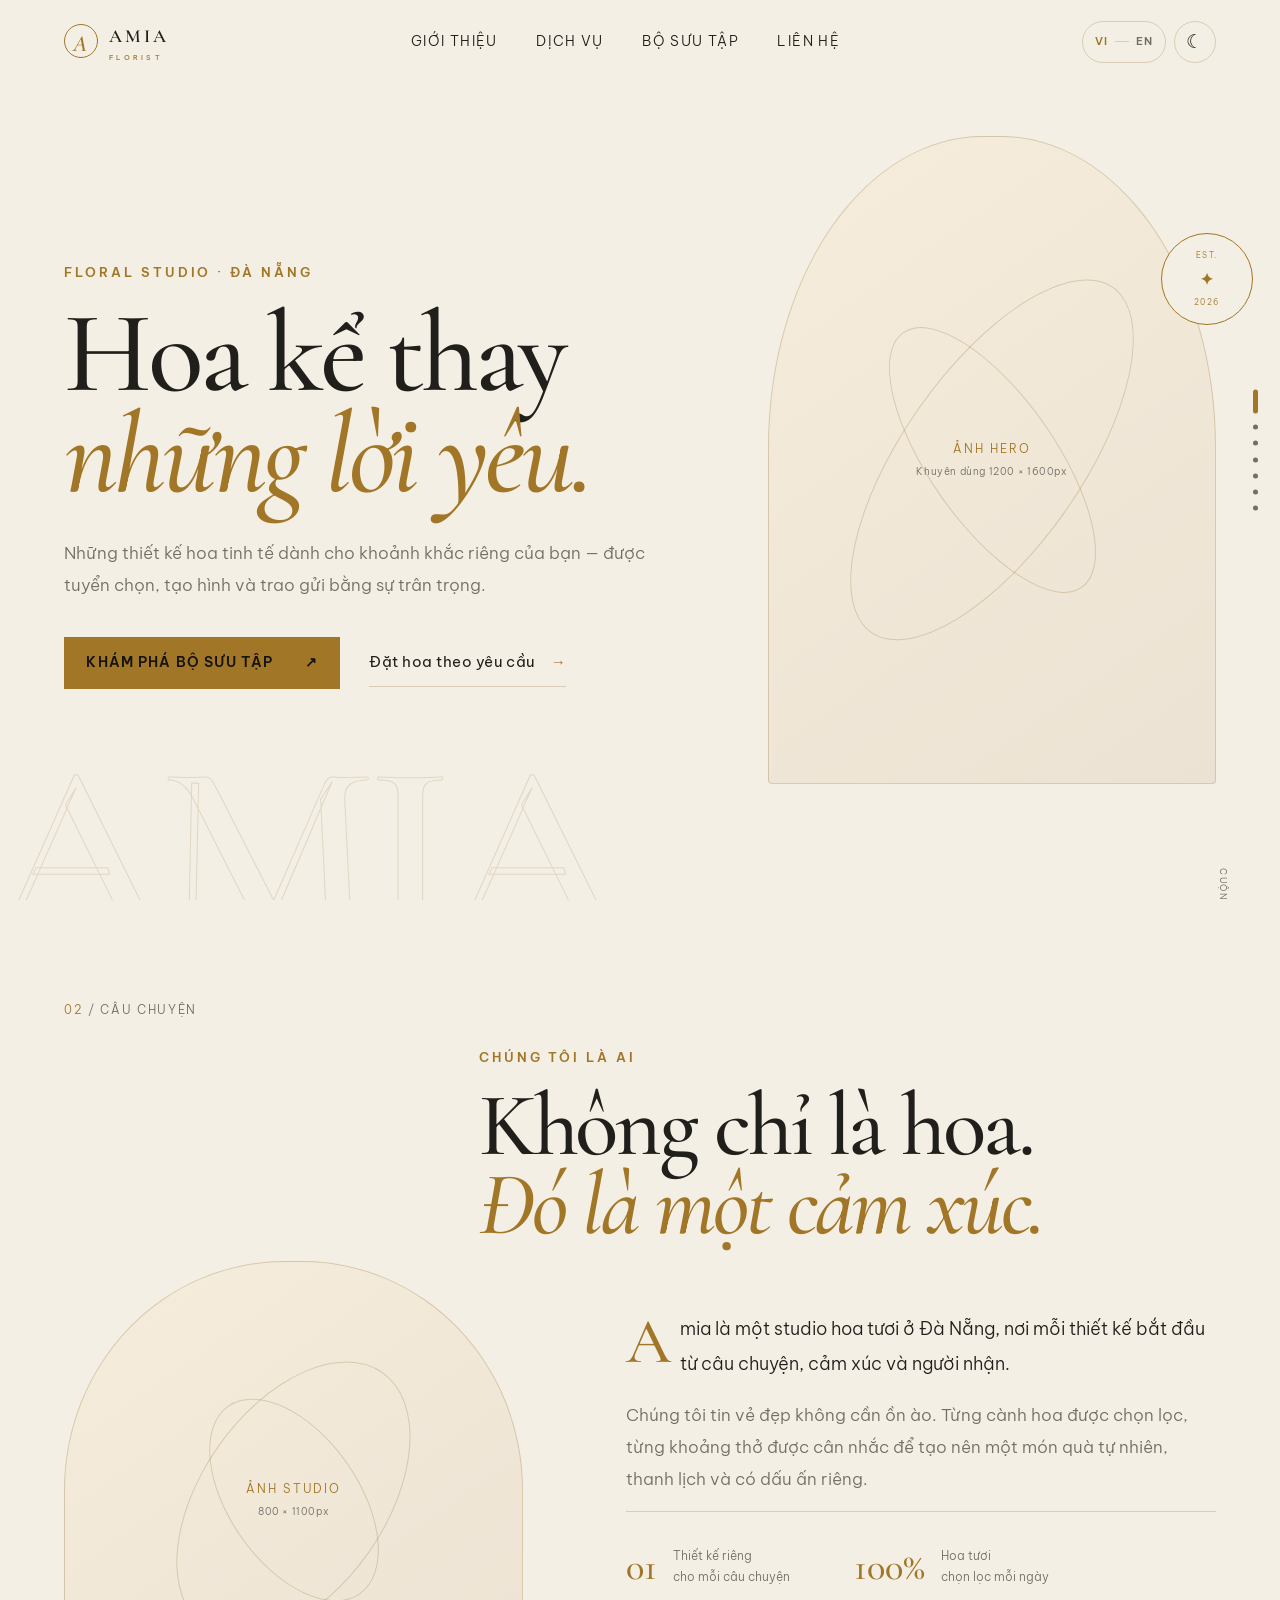
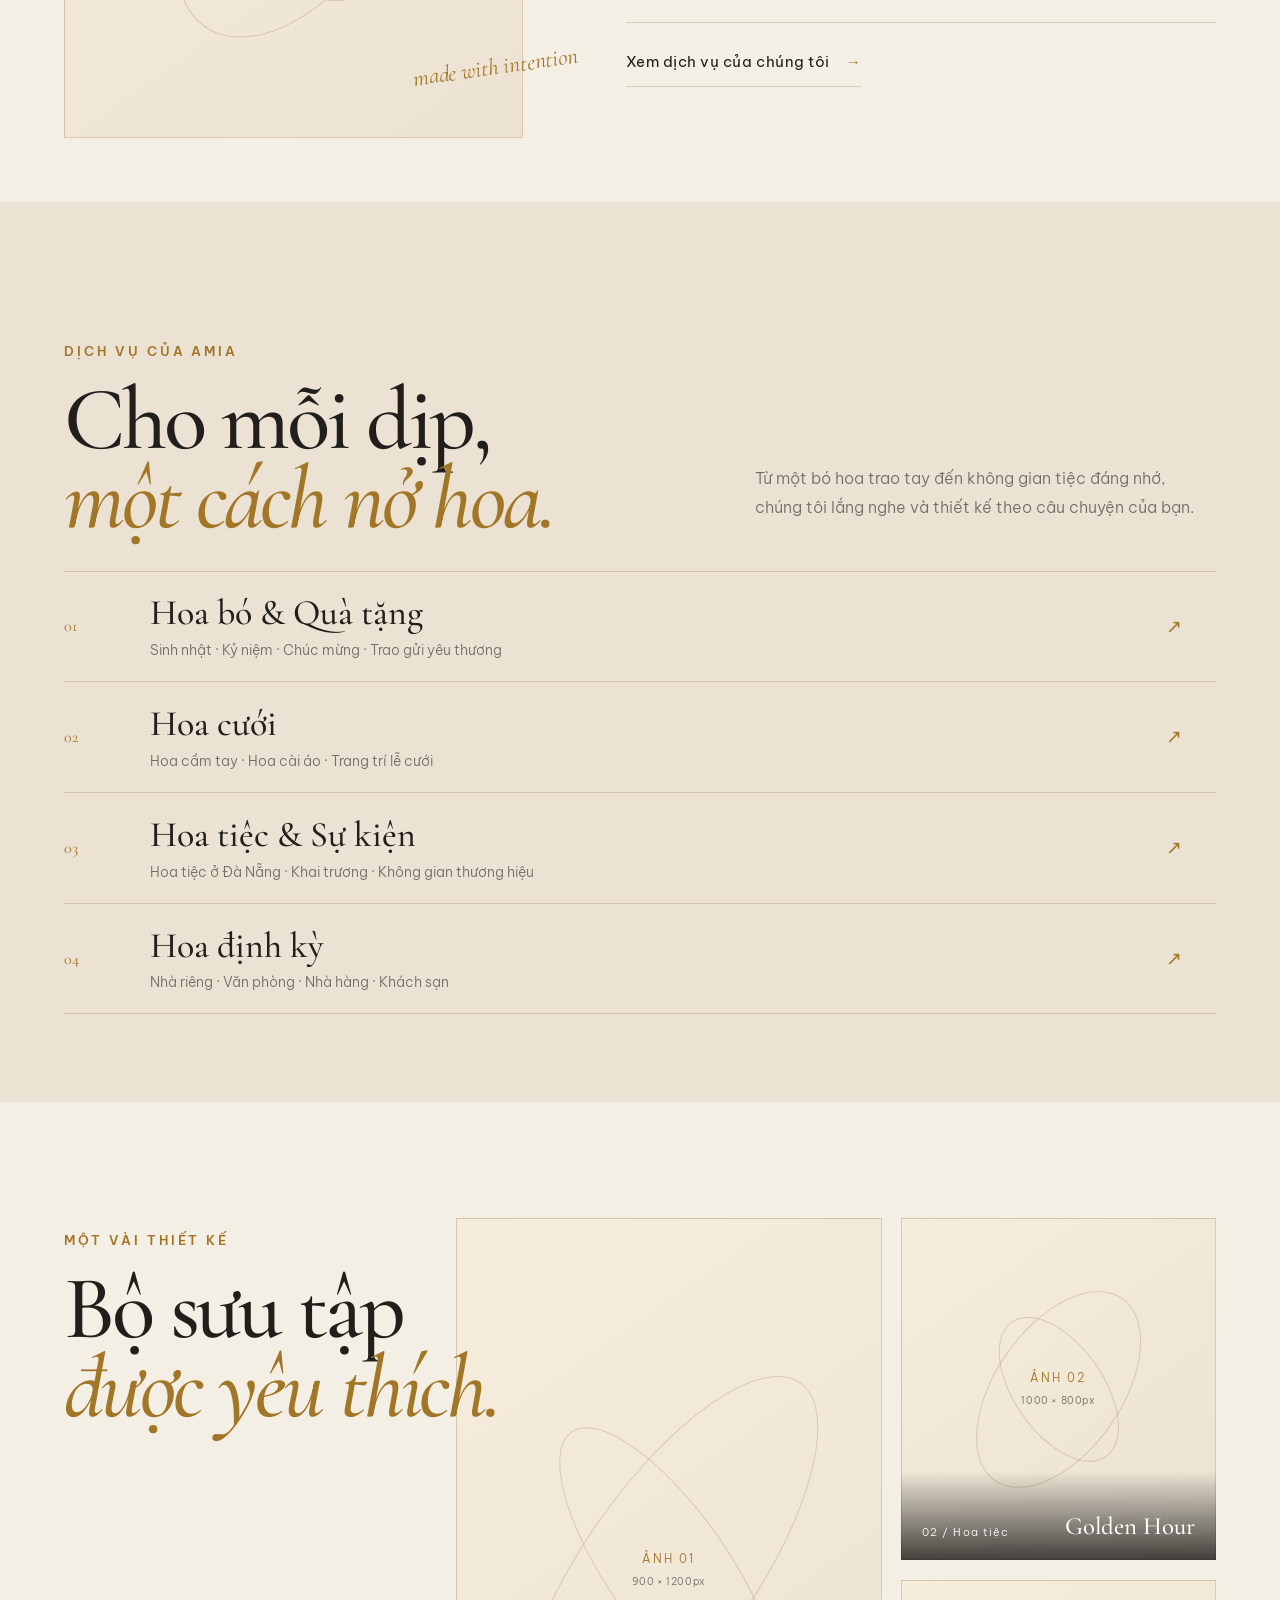
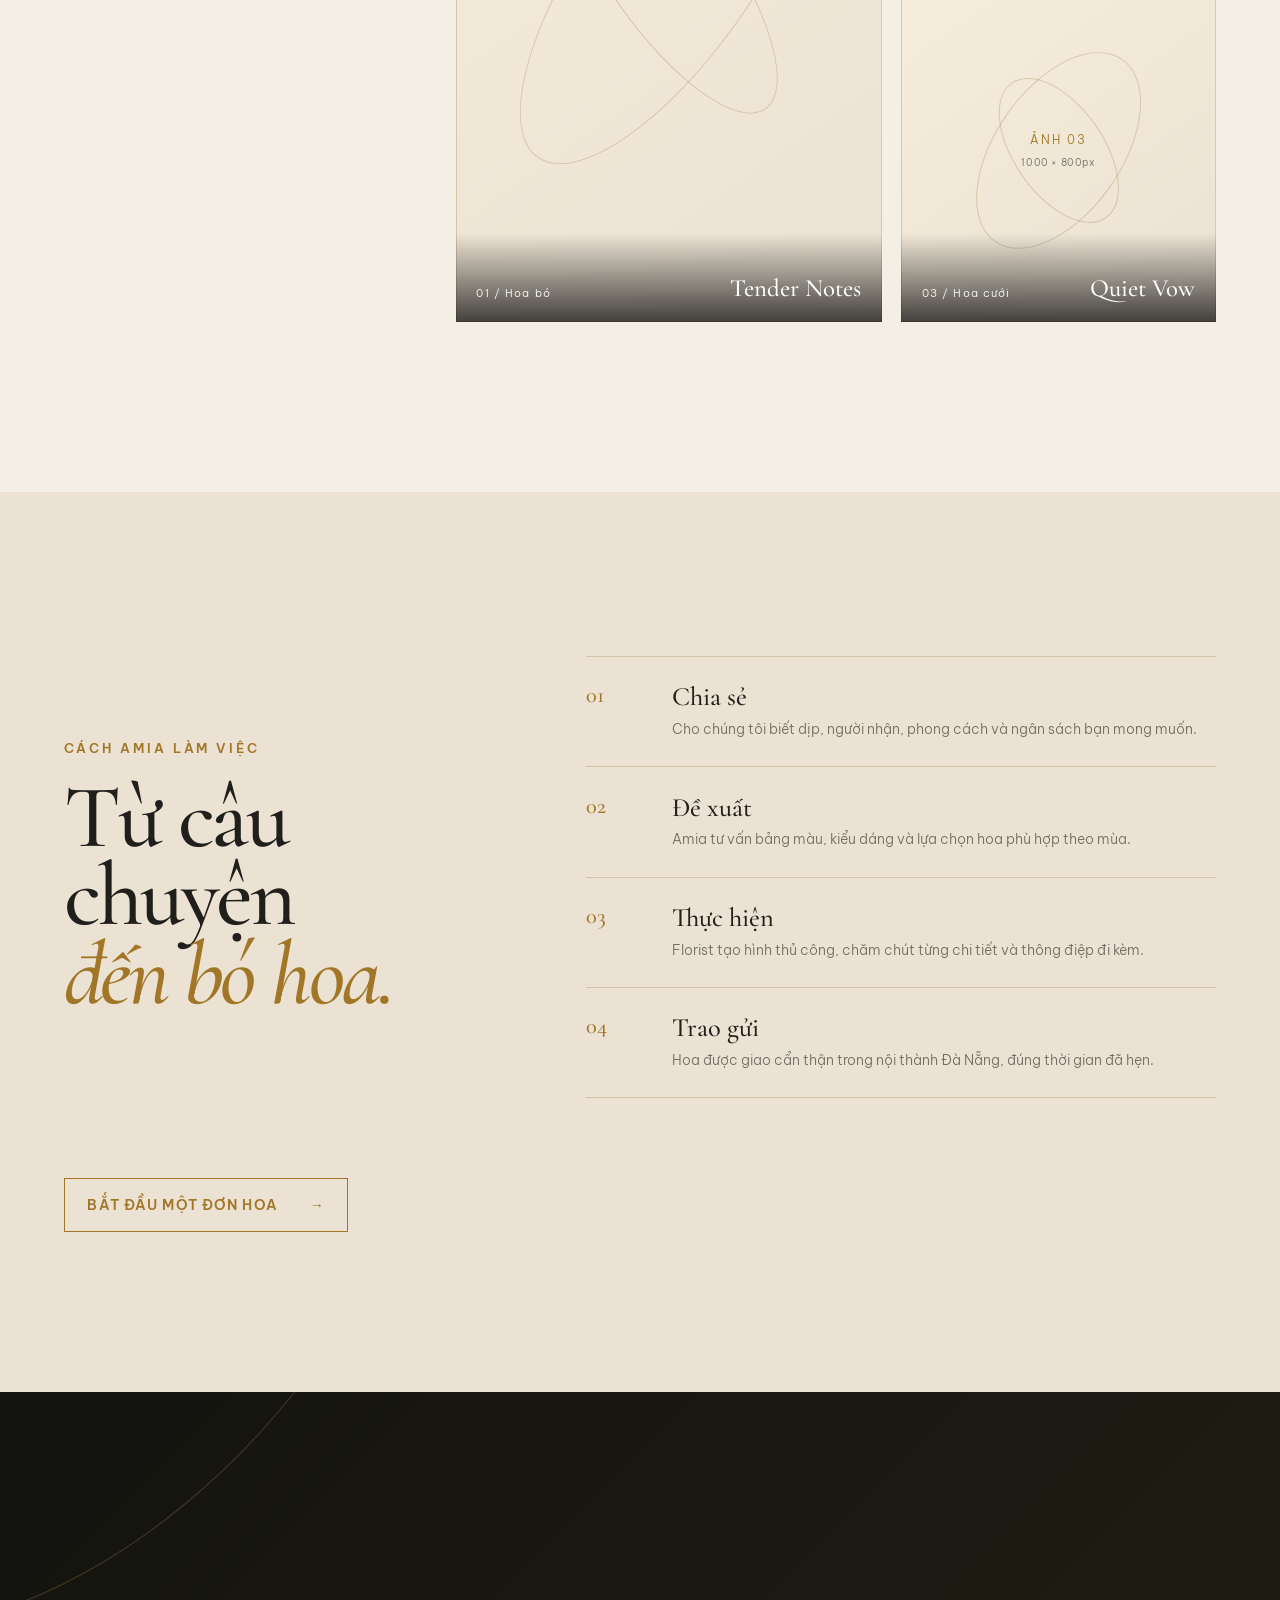
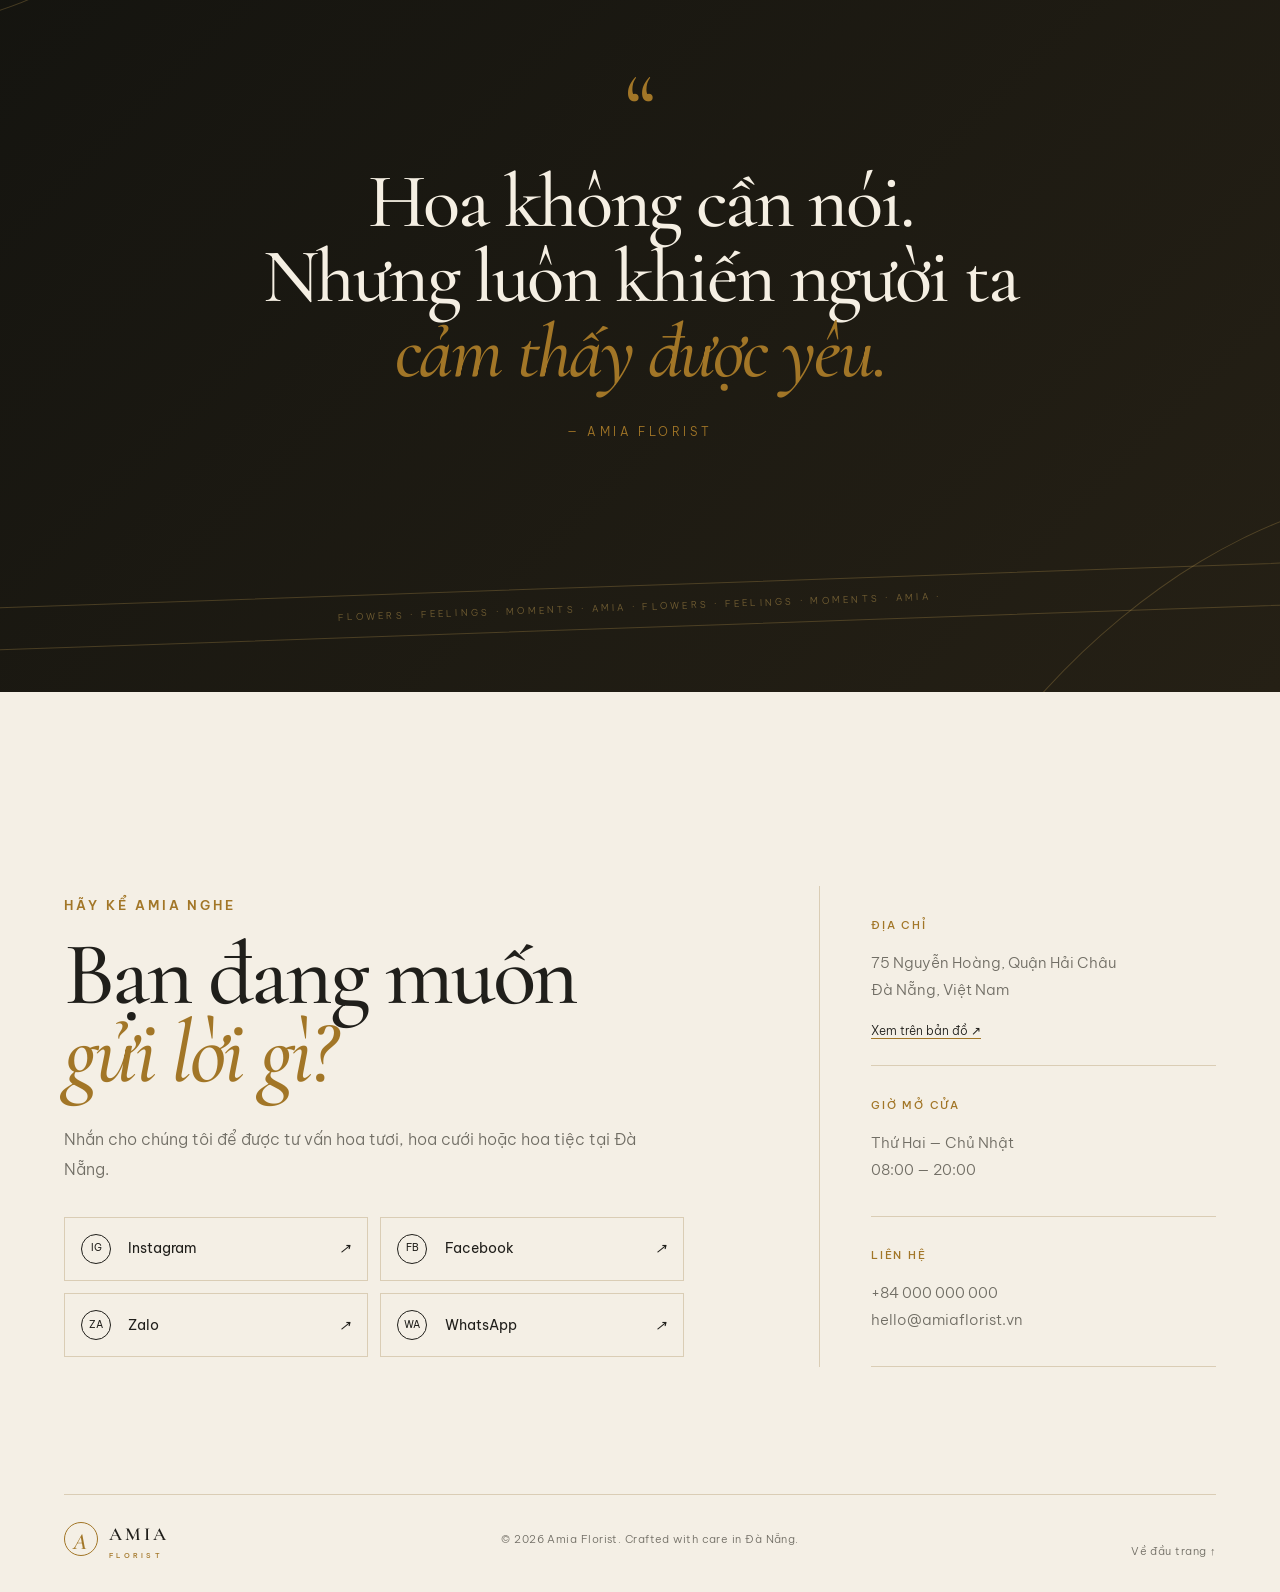
==== index.html @ 40a5af95 "Init" ====
<!doctype html>
<html lang="vi" data-theme="dark">
  <head>
    <meta charset="UTF-8" />
    <meta name="viewport" content="width=device-width, initial-scale=1.0" />
    <title>Amia Florist | Shop hoa tươi Đà Nẵng & Hoa tiệc nghệ thuật</title>
    <meta
      name="description"
      content="Amia Florist — shop hoa tươi Đà Nẵng chuyên hoa bó, hoa chúc mừng, hoa cưới và hoa tiệc ở Đà Nẵng. Thiết kế hoa theo yêu cầu, giao tận nơi."
    />
    <meta
      name="keywords"
      content="shop hoa tươi Đà Nẵng, hoa tươi ở Đà Nẵng, hoa tiệc ở Đà Nẵng, hoa cưới Đà Nẵng, điện hoa Đà Nẵng"
    />
    <meta name="robots" content="index, follow" />
    <meta name="theme-color" content="#10100f" />
    <link rel="canonical" href="https://your-domain.vn/" />
    <meta property="og:type" content="website" />
    <meta property="og:locale" content="vi_VN" />
    <meta property="og:title" content="Amia Florist — Hoa kể thay lời" />
    <meta
      property="og:description"
      content="Hoa tươi và thiết kế hoa tiệc nghệ thuật tại Đà Nẵng."
    />
    <meta property="og:image" content="assets/og-cover.jpg" />
    <meta property="og:url" content="https://your-domain.vn/" />
    <link rel="preconnect" href="https://fonts.googleapis.com" />
    <link rel="preconnect" href="https://fonts.gstatic.com" crossorigin />
    <link
      href="https://fonts.googleapis.com/css2?family=Be+Vietnam+Pro:wght@300;400;500;600&family=Cormorant+Garamond:ital,wght@0,500;0,600;1,500&display=swap"
      rel="stylesheet"
    />
    <link rel="stylesheet" href="style.css" />
    <script type="application/ld+json">
      {
        "@context": "https://schema.org",
        "@type": "Florist",
        "name": "Amia Florist",
        "description": "Shop hoa tươi Đà Nẵng, thiết kế hoa bó, hoa cưới và hoa tiệc theo yêu cầu.",
        "url": "https://your-domain.vn/",
        "telephone": "+84-000-000-000",
        "image": "https://your-domain.vn/assets/og-cover.jpg",
        "priceRange": "$$",
        "address": {
          "@type": "PostalAddress",
          "streetAddress": "Địa chỉ cửa hàng",
          "addressLocality": "Đà Nẵng",
          "addressCountry": "VN"
        },
        "areaServed": "Đà Nẵng",
        "sameAs": [
          "https://www.instagram.com/your-account",
          "https://www.facebook.com/your-page"
        ]
      }
    </script>
  </head>
  <body>
    <a class="skip-link" href="#main">Đi đến nội dung chính</a>

    <header class="site-header" aria-label="Điều hướng chính">
      <a class="brand" href="#home" aria-label="Amia Florist - Trang chủ">
        <span class="brand-mark" aria-hidden="true">A</span>
        <span>AMIA <small>FLORIST</small></span>
      </a>
      <nav class="desktop-nav" aria-label="Danh mục trang">
        <a href="#about">Giới thiệu</a>
        <a href="#services">Dịch vụ</a>
        <a href="collection.html">Bộ sưu tập</a>
        <a href="#contact">Liên hệ</a>
      </nav>
      <div class="header-actions">
        <button
          class="language-toggle"
          type="button"
          aria-label="Switch to English"
          title="English"
        >
          <span class="language-current">VI</span><i aria-hidden="true"></i
          ><span class="language-next">EN</span>
        </button>
        <button
          class="theme-toggle"
          type="button"
          aria-label="Chuyển sang giao diện sáng"
          title="Đổi giao diện"
        >
          <span class="sun" aria-hidden="true">☼</span
          ><span class="moon" aria-hidden="true">☾</span>
        </button>
        <button
          class="menu-toggle"
          type="button"
          aria-label="Mở menu"
          aria-expanded="false"
        >
          <span></span><span></span>
        </button>
      </div>
    </header>

    <div class="mobile-menu" aria-hidden="true">
      <nav aria-label="Menu trên điện thoại">
        <a href="#home">Trang chủ</a><a href="#about">Giới thiệu</a
        ><a href="#services">Dịch vụ</a> <a href="collection.html">Bộ sưu tập</a
        ><a href="#message">Thông điệp</a><a href="#contact">Liên hệ</a>
      </nav>
    </div>

    <aside class="section-dots" aria-label="Điều hướng theo phần">
      <a href="#home" class="active" aria-label="Trang chủ"></a
      ><a href="#about" aria-label="Giới thiệu"></a>
      <a href="#services" aria-label="Dịch vụ"></a
      ><a href="#gallery" aria-label="Bộ sưu tập"></a>
      <a href="#process" aria-label="Quy trình"></a
      ><a href="#message" aria-label="Thông điệp"></a>
      <a href="#contact" aria-label="Liên hệ"></a>
    </aside>

    <main id="main">
      <section class="panel hero" id="home" data-section="01">
        <div class="hero-copy reveal">
          <p class="eyebrow">FLORAL STUDIO · ĐÀ NẴNG</p>
          <h1>Hoa kể thay<br /><em>những lời yêu.</em></h1>
          <p class="lead">
            Những thiết kế hoa tinh tế dành cho khoảnh khắc riêng của bạn — được
            tuyển chọn, tạo hình và trao gửi bằng sự trân trọng.
          </p>
          <div class="hero-actions">
            <a class="button button-primary" href="collection.html"
              >Khám phá bộ sưu tập <span>↗</span></a
            >
            <a class="text-link" href="#contact"
              >Đặt hoa theo yêu cầu <span>→</span></a
            >
          </div>
        </div>
        <div
          class="hero-visual reveal delay-1"
          aria-label="Vị trí ảnh hoa chủ đạo"
        >
          <!-- Thay background-image trong CSS hoặc thêm <img src="assets/hero.jpg" alt="..."> tại đây -->
          <div class="image-placeholder hero-image">
            <span>ẢNH HERO<br /><small>Khuyên dùng 1200 × 1600px</small></span>
          </div>
          <div class="orbit-text" aria-hidden="true">
            <span>EST.</span><b>✦</b><span>2026</span>
          </div>
        </div>
        <div class="scroll-cue" aria-hidden="true">
          <span>Cuộn để khám phá</span><i></i>
        </div>
        <span class="giant-word" aria-hidden="true">AMIA</span>
      </section>

      <section class="panel about" id="about" data-section="02">
        <div class="section-index reveal"><span>02</span> / CÂU CHUYỆN</div>
        <div class="about-heading reveal">
          <p class="eyebrow">CHÚNG TÔI LÀ AI</p>
          <h2>Không chỉ là hoa.<br /><em>Đó là một cảm xúc.</em></h2>
        </div>
        <div class="about-grid">
          <div class="about-art reveal">
            <div class="image-placeholder portrait">
              <span>ẢNH STUDIO<br /><small>800 × 1100px</small></span>
            </div>
            <span class="hand-note">made with intention</span>
          </div>
          <div class="about-copy reveal delay-1">
            <p class="dropcap">
              Amia là một studio hoa tươi ở Đà Nẵng, nơi mỗi thiết kế bắt đầu từ
              câu chuyện, cảm xúc và người nhận.
            </p>
            <p>
              Chúng tôi tin vẻ đẹp không cần ồn ào. Từng cành hoa được chọn lọc,
              từng khoảng thở được cân nhắc để tạo nên một món quà tự nhiên,
              thanh lịch và có dấu ấn riêng.
            </p>
            <div class="stats" aria-label="Thông tin nổi bật">
              <div>
                <strong>01</strong
                ><span>Thiết kế riêng<br />cho mỗi câu chuyện</span>
              </div>
              <div>
                <strong>100%</strong
                ><span>Hoa tươi<br />chọn lọc mỗi ngày</span>
              </div>
            </div>
            <a class="text-link" href="#services"
              >Xem dịch vụ của chúng tôi <span>→</span></a
            >
          </div>
        </div>
      </section>

      <section class="panel services" id="services" data-section="03">
        <div class="section-intro reveal">
          <div>
            <p class="eyebrow">DỊCH VỤ CỦA AMIA</p>
            <h2>Cho mỗi dịp,<br /><em>một cách nở hoa.</em></h2>
          </div>
          <p>
            Từ một bó hoa trao tay đến không gian tiệc đáng nhớ, chúng tôi lắng
            nghe và thiết kế theo câu chuyện của bạn.
          </p>
        </div>
        <div class="service-list">
          <a class="service-item reveal" href="collection.html#bouquets">
            <span class="service-number">01</span>
            <div>
              <h3>Hoa bó & Quà tặng</h3>
              <p>Sinh nhật · Kỷ niệm · Chúc mừng · Trao gửi yêu thương</p>
            </div>
            <span class="service-arrow">↗</span>
          </a>
          <a class="service-item reveal" href="collection.html#wedding">
            <span class="service-number">02</span>
            <div>
              <h3>Hoa cưới</h3>
              <p>Hoa cầm tay · Hoa cài áo · Trang trí lễ cưới</p>
            </div>
            <span class="service-arrow">↗</span>
          </a>
          <a class="service-item reveal" href="collection.html#events">
            <span class="service-number">03</span>
            <div>
              <h3>Hoa tiệc & Sự kiện</h3>
              <p>Hoa tiệc ở Đà Nẵng · Khai trương · Không gian thương hiệu</p>
            </div>
            <span class="service-arrow">↗</span>
          </a>
          <a class="service-item reveal" href="collection.html#subscription">
            <span class="service-number">04</span>
            <div>
              <h3>Hoa định kỳ</h3>
              <p>Nhà riêng · Văn phòng · Nhà hàng · Khách sạn</p>
            </div>
            <span class="service-arrow">↗</span>
          </a>
        </div>
      </section>

      <section class="panel gallery" id="gallery" data-section="04">
        <div class="gallery-heading reveal">
          <p class="eyebrow">MỘT VÀI THIẾT KẾ</p>
          <h2>Bộ sưu tập<br /><em>được yêu thích.</em></h2>
        </div>
        <div class="gallery-grid">
          <figure
            class="gallery-card card-tall reveal"
            onclick="location.href = 'collection.html#bouquets'"
            role="link"
            tabindex="0"
          >
            <div class="image-placeholder">
              <span>ẢNH 01<br /><small>900 × 1200px</small></span>
            </div>
            <figcaption>
              <span>01 / Hoa bó</span><strong>Tender Notes</strong>
            </figcaption>
          </figure>
          <figure
            class="gallery-card reveal delay-1"
            onclick="location.href = 'collection.html#events'"
            role="link"
            tabindex="0"
          >
            <div class="image-placeholder">
              <span>ẢNH 02<br /><small>1000 × 800px</small></span>
            </div>
            <figcaption>
              <span>02 / Hoa tiệc</span><strong>Golden Hour</strong>
            </figcaption>
          </figure>
          <figure
            class="gallery-card reveal delay-2"
            onclick="location.href = 'collection.html#wedding'"
            role="link"
            tabindex="0"
          >
            <div class="image-placeholder">
              <span>ẢNH 03<br /><small>1000 × 800px</small></span>
            </div>
            <figcaption>
              <span>03 / Hoa cưới</span><strong>Quiet Vow</strong>
            </figcaption>
          </figure>
        </div>
      </section>

      <section class="panel process" id="process" data-section="05">
        <div class="process-title reveal">
          <p class="eyebrow">CÁCH AMIA LÀM VIỆC</p>
          <h2>Từ câu chuyện<br /><em>đến bó hoa.</em></h2>
        </div>
        <ol class="process-steps">
          <li class="reveal">
            <span>01</span>
            <div>
              <h3>Chia sẻ</h3>
              <p>
                Cho chúng tôi biết dịp, người nhận, phong cách và ngân sách bạn
                mong muốn.
              </p>
            </div>
          </li>
          <li class="reveal delay-1">
            <span>02</span>
            <div>
              <h3>Đề xuất</h3>
              <p>
                Amia tư vấn bảng màu, kiểu dáng và lựa chọn hoa phù hợp theo
                mùa.
              </p>
            </div>
          </li>
          <li class="reveal delay-2">
            <span>03</span>
            <div>
              <h3>Thực hiện</h3>
              <p>
                Florist tạo hình thủ công, chăm chút từng chi tiết và thông điệp
                đi kèm.
              </p>
            </div>
          </li>
          <li class="reveal delay-3">
            <span>04</span>
            <div>
              <h3>Trao gửi</h3>
              <p>
                Hoa được giao cẩn thận trong nội thành Đà Nẵng, đúng thời gian
                đã hẹn.
              </p>
            </div>
          </li>
        </ol>
        <a class="button button-outline reveal" href="#contact"
          >Bắt đầu một đơn hoa <span>→</span></a
        >
      </section>

      <section class="panel manifesto" id="message" data-section="06">
        <div class="petal petal-one" aria-hidden="true"></div>
        <div class="petal petal-two" aria-hidden="true"></div>
        <div class="manifesto-inner reveal">
          <span class="quote-mark">“</span>
          <blockquote>
            Hoa không cần nói.<br />Nhưng luôn khiến người ta<br /><em
              >cảm thấy được yêu.</em
            >
          </blockquote>
          <p>— AMIA FLORIST</p>
        </div>
        <div class="manifesto-strip" aria-hidden="true">
          <span
            >FLOWERS · FEELINGS · MOMENTS · AMIA · FLOWERS · FEELINGS · MOMENTS
            · AMIA ·</span
          >
        </div>
      </section>

      <section class="panel contact" id="contact" data-section="07">
        <div class="contact-main reveal">
          <p class="eyebrow">HÃY KỂ AMIA NGHE</p>
          <h2>Bạn đang muốn<br /><em>gửi lời gì?</em></h2>
          <p>
            Nhắn cho chúng tôi để được tư vấn hoa tươi, hoa cưới hoặc hoa tiệc
            tại Đà Nẵng.
          </p>
          <div class="social-links" aria-label="Kênh liên hệ">
            <!-- Thay các đường dẫn tài khoản thật tại đây -->
            <a
              href="https://www.instagram.com/your-account"
              target="_blank"
              rel="noopener"
              aria-label="Instagram Amia Florist"
              ><span>IG</span>Instagram<i>↗</i></a
            >
            <a
              href="https://www.facebook.com/your-page"
              target="_blank"
              rel="noopener"
              aria-label="Facebook Amia Florist"
              ><span>FB</span>Facebook<i>↗</i></a
            >
            <a
              href="https://zalo.me/84000000000"
              target="_blank"
              rel="noopener"
              aria-label="Zalo Amia Florist"
              ><span>ZA</span>Zalo<i>↗</i></a
            >
            <a
              href="https://wa.me/84000000000"
              target="_blank"
              rel="noopener"
              aria-label="WhatsApp Amia Florist"
              ><span>WA</span>WhatsApp<i>↗</i></a
            >
          </div>
        </div>
        <div class="contact-info reveal delay-1">
          <div>
            <span>ĐỊA CHỈ</span>
            <p>75 Nguyễn Hoàng, Quận Hải Châu<br />Đà Nẵng, Việt Nam</p>
            <a
              href="https://maps.app.goo.gl/hYWc3en39EAPgwBWA"
              target="_blank"
              rel="noopener"
              >Xem trên bản đồ ↗</a
            >
          </div>
          <div>
            <span>GIỜ MỞ CỬA</span>
            <p>Thứ Hai — Chủ Nhật<br />08:00 — 20:00</p>
          </div>
          <div>
            <span>LIÊN HỆ</span>
            <p>
              <a href="tel:+84000000000">+84 000 000 000</a><br /><a
                href="mailto:hello@amiaflorist.vn"
                >hello@amiaflorist.vn</a
              >
            </p>
          </div>
        </div>
        <footer>
          <a class="brand footer-brand" href="#home"
            ><span class="brand-mark">A</span
            ><span>AMIA <small>FLORIST</small></span></a
          >
          <p>
            © <span id="year"></span> Amia Florist. Crafted with care in Đà
            Nẵng.
          </p>
          <a href="#home">Về đầu trang ↑</a>
        </footer>
      </section>
    </main>

    <script src="script.js"></script>
  </body>
</html>
---- style.css ----
:root {
  --bg: #0d0e0c; --bg-soft: #151612; --surface: #1a1b17; --text: #f3efe5;
  --muted: #aaa99f; --gold: #d4ad58; --gold-bright: #f0cb75; --line: rgba(212,173,88,.23);
  --serif: "Cormorant Garamond", Georgia, serif; --sans: "Be Vietnam Pro", Arial, sans-serif;
  --header: 84px; --pad: clamp(1.25rem, 5vw, 6rem); --ease: cubic-bezier(.2,.7,.2,1);
}
html[data-theme="light"] { --bg:#f4efe5; --bg-soft:#ebe2d3; --surface:#fffaf0; --text:#201f1b; --muted:#716e65; --gold:#a27627; --gold-bright:#8d641c; --line:rgba(135,96,30,.24); }
* { box-sizing: border-box; -webkit-user-select: none; user-select: none; }
input, textarea, select, [contenteditable="true"] { -webkit-user-select: text; user-select: text; }
html { scroll-behavior: smooth; scroll-snap-type: y mandatory; background: var(--bg); }
body { margin:0; color:var(--text); background:var(--bg); font-family:var(--sans); font-size:17px; font-weight:300; overflow-x:hidden; transition:background .5s,color .5s; }
body.menu-open { overflow:hidden; }
a { color:inherit; text-decoration:none; }
button { color:inherit; font:inherit; }
.skip-link { position:fixed; z-index:1000; top:-100px; left:1rem; background:var(--gold); color:#111; padding:.8rem 1rem; }
.skip-link:focus { top:1rem; }
.site-header { position:fixed; z-index:100; top:0; left:0; width:100%; height:var(--header); display:flex; align-items:center; justify-content:space-between; padding:0 var(--pad); border-bottom:1px solid transparent; transition:.4s; }
.site-header.scrolled { height:68px; background:color-mix(in srgb, var(--bg) 86%, transparent); backdrop-filter:blur(18px); border-color:var(--line); }
.brand { display:flex; align-items:center; gap:.7rem; font-family:var(--serif); font-size:1.15rem; letter-spacing:.16em; font-weight:600; }
.brand-mark { display:grid; place-items:center; width:34px; height:34px; border:1px solid var(--gold); color:var(--gold); border-radius:50%; font-style:italic; font-size:1.45rem; }
.brand small { display:block; font:500 .42rem var(--sans); letter-spacing:.48em; color:var(--gold); margin-top:2px; }
.desktop-nav { display:flex; gap:clamp(1.3rem,3vw,3.5rem); font-size:.8rem; letter-spacing:.12em; text-transform:uppercase; }
.desktop-nav a { position:relative; padding:.7rem 0; }
.desktop-nav a::after { content:""; position:absolute; left:0; bottom:0; height:1px; width:0; background:var(--gold); transition:.3s; }
.desktop-nav a:hover::after { width:100%; }
.header-actions { display:flex; gap:.5rem; align-items:center; }
.theme-toggle,.menu-toggle { width:42px; height:42px; border:0; background:transparent; cursor:pointer; display:grid; place-items:center; border-radius:50%; }
.language-toggle { height:42px; padding:0 .75rem; display:flex; align-items:center; gap:.45rem; border:1px solid var(--line); border-radius:30px; background:transparent; color:var(--muted); cursor:pointer; font-size:.56rem; font-weight:600; letter-spacing:.1em; transition:.3s; }
.language-toggle:hover { color:var(--gold); border-color:var(--gold); }
.language-toggle i { width:14px; height:1px; background:var(--line); }
.language-toggle .language-current { color:var(--gold); }
.theme-toggle { border:1px solid var(--line); position:relative; font-size:1.2rem; }
.theme-toggle .moon { display:none; } html[data-theme="light"] .theme-toggle .moon { display:inline; } html[data-theme="light"] .theme-toggle .sun { display:none; }
.menu-toggle { display:none; gap:5px; align-content:center; }
.menu-toggle span { display:block; width:22px; height:1px; background:currentColor; transition:.3s; }
.mobile-menu { display:none; }
.section-dots { position:fixed; z-index:50; right:1.4rem; top:50%; transform:translateY(-50%); display:flex; flex-direction:column; gap:.7rem; }
.section-dots a { width:5px; height:5px; border-radius:50%; background:var(--muted); opacity:.5; transition:.3s; }
.section-dots a.active { height:24px; background:var(--gold); border-radius:5px; opacity:1; }
.panel { position:relative; min-height:100vh; min-height:100svh; padding:calc(var(--header) + 2rem) var(--pad) 4rem; overflow:hidden; scroll-snap-align:start; }
.eyebrow { margin:0 0 1.2rem; color:var(--gold); font-size:.76rem; font-weight:500; letter-spacing:.28em; }
h1,h2,h3,p { margin-top:0; }
h1,h2 { font-family:var(--serif); font-weight:500; line-height:.88; letter-spacing:-.035em; }
h1 { font-size:clamp(4rem,9vw,9rem); margin-bottom:2rem; }
h2 { font-size:clamp(3.3rem,7vw,7rem); margin-bottom:2rem; }
h1 em,h2 em,blockquote em { color:var(--gold); font-weight:500; }
.button { display:inline-flex; align-items:center; justify-content:center; gap:2rem; padding:1rem 1.3rem; font-size:.8rem; font-weight:500; letter-spacing:.1em; text-transform:uppercase; transition:.3s var(--ease); }
.button-primary { background:var(--gold); color:#14130f; }
.button-primary:hover { background:var(--gold-bright); transform:translateY(-3px); }
.button-outline { border:1px solid var(--gold); color:var(--gold); }
.button-outline:hover { background:var(--gold); color:#14130f; }
.text-link { display:inline-flex; gap:1rem; align-items:center; padding:.7rem 0; border-bottom:1px solid var(--line); font-size:.84rem; letter-spacing:.06em; }
.text-link span { color:var(--gold); transition:.3s; }.text-link:hover span { transform:translateX(6px); }
.hero { display:grid; grid-template-columns:minmax(0,1.05fr) minmax(300px,.75fr); align-items:center; gap:clamp(2rem,6vw,8rem); padding-top:var(--header); }
.hero-copy { position:relative; z-index:2; padding-top:2rem; }
.hero .lead { max-width:620px; margin:0 0 2.2rem; color:var(--muted); line-height:1.85; font-size:clamp(1rem,1.3vw,1.16rem); }
.hero-actions { display:flex; flex-wrap:wrap; align-items:center; gap:1.8rem; }
.hero-visual { position:relative; height:min(72vh,780px); }
.image-placeholder { position:relative; width:100%; height:100%; display:grid; place-items:center; overflow:hidden; color:var(--gold); background:linear-gradient(145deg, color-mix(in srgb,var(--surface) 90%,var(--gold)), var(--bg-soft)); border:1px solid var(--line); }
.image-placeholder::before,.image-placeholder::after { content:""; position:absolute; width:40%; height:65%; border-radius:50%; border:1px solid var(--line); transform:rotate(35deg); }
.image-placeholder::after { transform:rotate(-35deg); width:28%; height:48%; }
.image-placeholder span { position:relative; z-index:1; text-align:center; letter-spacing:.22em; font-size:.66rem; line-height:1.8; }
.image-placeholder small { color:var(--muted); letter-spacing:.06em; }
.hero-image { border-radius:48% 48% 4px 4px; }
.orbit-text { position:absolute; right:-2.3rem; top:15%; width:92px; height:92px; border:1px solid var(--gold); background:var(--bg); border-radius:50%; display:flex; flex-direction:column; align-items:center; justify-content:center; color:var(--gold); font-size:.52rem; letter-spacing:.16em; animation:float 4s ease-in-out infinite; }
.orbit-text b { font-size:1rem; margin:.2rem; }
.giant-word { position:absolute; z-index:0; bottom:-3.5vw; left:-1vw; color:transparent; -webkit-text-stroke:1px var(--line); font:600 20vw/.7 var(--serif); letter-spacing:-.04em; opacity:.7; }
.scroll-cue { position:absolute; z-index:2; bottom:2rem; right:var(--pad); display:flex; align-items:center; gap:1rem; color:var(--muted); font-size:.58rem; letter-spacing:.16em; text-transform:uppercase; transform:rotate(90deg) translateX(100%); transform-origin:right bottom; }
.scroll-cue i { width:50px; height:1px; background:var(--gold); animation:pulseLine 2s infinite; }
.section-index { position:absolute; left:var(--pad); top:calc(var(--header) + 1rem); color:var(--muted); font-size:.62rem; letter-spacing:.18em; }.section-index span{color:var(--gold);}
.about { padding-top:calc(var(--header) + 4rem); }
.about-heading { margin-left:36%; }
.about-grid { display:grid; grid-template-columns:minmax(260px,.7fr) minmax(300px,.9fr); gap:clamp(3rem,8vw,10rem); align-items:center; max-width:1200px; margin:-1rem auto 0; }
.about-art { height:min(53vh,570px); position:relative; }.portrait{border-radius:48% 48% 0 0;}
.hand-note { position:absolute; right:-3.5rem; bottom:12%; color:var(--gold); font:italic 1.45rem var(--serif); transform:rotate(-8deg); }
.about-copy p { color:var(--muted); line-height:1.9; max-width:620px; }.about-copy .dropcap { color:var(--text); font-size:1.04rem; }.dropcap::first-letter { float:left; font:500 4rem/.72 var(--serif); color:var(--gold); margin:.45rem .6rem 0 0; }
.stats { display:flex; gap:clamp(2rem,5vw,5rem); padding:2rem 0; margin:1rem 0; border-top:1px solid var(--line); border-bottom:1px solid var(--line); }
.stats div { display:flex; align-items:center; gap:1rem; }.stats strong { color:var(--gold); font:500 2.4rem var(--serif); }.stats span { color:var(--muted); font-size:.66rem; line-height:1.7; }
.services { background:var(--bg-soft); display:flex; flex-direction:column; justify-content:center; }
.section-intro { display:grid; grid-template-columns:1fr .7fr; gap:2rem; align-items:end; margin-bottom:2rem; }.section-intro h2{margin-bottom:0}.section-intro>p{color:var(--muted);line-height:1.8;max-width:500px;justify-self:end}
.service-list { border-top:1px solid var(--line); }
.service-item { display:grid; grid-template-columns:70px 1fr 50px; align-items:center; gap:1rem; padding:clamp(1.1rem,2.2vh,2rem) 0; border-bottom:1px solid var(--line); transition:.35s; cursor:pointer; }
.service-item:hover,.service-item:focus { padding-left:1.2rem; color:var(--gold); outline:none; }.service-number{font:.88rem var(--serif);color:var(--gold)}.service-item h3{font:500 clamp(1.5rem,2.8vw,2.6rem) var(--serif);margin:0 0 .3rem}.service-item p{margin:0;color:var(--muted);font-size:.8rem}.service-arrow{font-size:1.2rem;color:var(--gold)}
.gallery { min-height:110vh; background:var(--bg); }.gallery-heading{position:absolute;z-index:2;top:13%;left:var(--pad)}
.gallery-grid { height:calc(100svh - var(--header) - 7rem); min-height:600px; display:grid; grid-template-columns:1.15fr .85fr; grid-template-rows:1fr 1fr; gap:1.2rem; margin-left:34%; }
.gallery-card { position:relative; margin:0; overflow:hidden; cursor:pointer; }.gallery-card.card-tall{grid-row:1/3}.gallery-card .image-placeholder{transition:.6s var(--ease)}.gallery-card:hover .image-placeholder{transform:scale(1.02)}
.gallery-card figcaption { position:absolute;left:0;bottom:0;width:100%;padding:2.5rem 1.3rem 1.2rem;background:linear-gradient(transparent,rgba(0,0,0,.72));color:#fff;display:flex;justify-content:space-between;align-items:end}.gallery-card figcaption span{font-size:.56rem;letter-spacing:.12em}.gallery-card figcaption strong{font:500 1.35rem var(--serif)}
.process { display:grid; grid-template-columns:.8fr 1.2fr; grid-template-rows:auto auto; align-items:center; column-gap:clamp(3rem,8vw,10rem); background:var(--bg-soft); }.process-title h2{margin-bottom:0}.process-steps{list-style:none;margin:0;padding:0;border-top:1px solid var(--line)}.process-steps li{display:grid;grid-template-columns:70px 1fr;gap:1rem;padding:clamp(1.2rem,2.7vh,2rem) 0;border-bottom:1px solid var(--line)}.process-steps li>span{color:var(--gold);font:500 1.3rem var(--serif)}.process-steps h3{font:500 1.45rem var(--serif);margin:0 0 .3rem}.process-steps p{color:var(--muted);font-size:.76rem;line-height:1.7;margin:0}.process .button{justify-self:start;align-self:start;margin-top:2rem}
.manifesto { display:grid;place-items:center;background:linear-gradient(135deg,#13130f,#252015);color:#f5efe3;text-align:center; }.manifesto-inner{position:relative;z-index:2}.quote-mark{display:block;color:var(--gold);font:6rem/.5 var(--serif)}blockquote{margin:2rem 0;font:500 clamp(2.7rem,6vw,6.5rem)/.98 var(--serif);letter-spacing:-.03em}.manifesto-inner p{color:var(--gold);font-size:.62rem;letter-spacing:.3em}.petal{position:absolute;border:1px solid rgba(212,173,88,.25);border-radius:100% 0 100% 0;width:28vw;height:42vw;transform:rotate(35deg)}.petal-one{left:-12vw;top:-15vw}.petal-two{right:-14vw;bottom:-18vw;transform:rotate(215deg)}.manifesto-strip{position:absolute;bottom:4rem;left:-2%;width:104%;padding:.8rem 0;border-top:1px solid rgba(212,173,88,.25);border-bottom:1px solid rgba(212,173,88,.25);color:rgba(212,173,88,.45);font-size:.58rem;letter-spacing:.35em;white-space:nowrap;transform:rotate(-2deg)}
.contact { display:grid;grid-template-columns:1.15fr .7fr;grid-template-rows:1fr auto;gap:3rem 8vw;align-items:center;background:var(--bg);padding-bottom:2rem}.contact-main>p:not(.eyebrow){color:var(--muted);line-height:1.8;max-width:600px}.social-links{display:grid;grid-template-columns:1fr 1fr;gap:.8rem;margin-top:2rem;max-width:620px}.social-links a{display:grid;grid-template-columns:36px 1fr auto;align-items:center;gap:.7rem;padding:1rem;border:1px solid var(--line);font-size:.72rem;transition:.3s}.social-links a:hover{background:var(--gold);border-color:var(--gold);color:#16140f;transform:translateY(-3px)}.social-links span{display:grid;place-items:center;width:30px;height:30px;border:1px solid currentColor;border-radius:50%;font-size:.54rem}.contact-info{border-left:1px solid var(--line);padding-left:clamp(1.5rem,4vw,4rem)}.contact-info>div{padding:1.35rem 0;border-bottom:1px solid var(--line)}.contact-info span{color:var(--gold);font-size:.58rem;letter-spacing:.2em}.contact-info p{color:var(--muted);font-size:.82rem;line-height:1.8;margin:.7rem 0}.contact-info a:hover{color:var(--gold)}.contact-info div>a{font-size:.65rem;border-bottom:1px solid var(--gold)}
footer{grid-column:1/-1;display:flex;justify-content:space-between;align-items:end;padding-top:1.5rem;border-top:1px solid var(--line);font-size:.58rem;color:var(--muted);letter-spacing:.06em}.footer-brand{color:var(--text)}
.reveal { opacity:0; transform:translateY(35px); transition:opacity .8s var(--ease), transform .8s var(--ease); }.reveal.visible { opacity:1; transform:none; }.delay-1{transition-delay:.12s}.delay-2{transition-delay:.22s}.delay-3{transition-delay:.32s}
@keyframes float{50%{transform:translateY(-12px)}}@keyframes pulseLine{0%,100%{transform:scaleX(.3);transform-origin:left}50%{transform:scaleX(1);transform-origin:left}}
@media (max-width:900px){
  :root{--header:70px}.desktop-nav{display:none}.menu-toggle{display:grid}.section-dots{display:none}.panel{padding:calc(var(--header) + 2rem) var(--pad) 3.5rem;min-height:100svh;scroll-snap-align:none}.mobile-menu{display:grid;position:fixed;z-index:90;inset:0;background:var(--bg);place-items:center;opacity:0;visibility:hidden;transition:.35s}.mobile-menu.open{opacity:1;visibility:visible}.mobile-menu nav{display:flex;flex-direction:column;text-align:center;gap:1.25rem}.mobile-menu a{font:500 2.3rem var(--serif)}.menu-open .menu-toggle span:first-child{transform:translateY(3px) rotate(45deg)}.menu-open .menu-toggle span:last-child{transform:translateY(-3px) rotate(-45deg)}
  .hero{grid-template-columns:1fr;padding-top:calc(var(--header) + 2rem);align-content:center}.hero-copy{padding:0}.hero h1{font-size:clamp(3.6rem,15vw,6rem)}.hero-visual{position:absolute;z-index:0;right:-15%;top:20%;width:55%;height:60%;opacity:.32}.hero-copy{max-width:88%}.orbit-text{display:none}.scroll-cue{display:none}.giant-word{font-size:38vw;bottom:1rem}.about-heading{margin:0;padding-top:2.5rem}.about-grid{grid-template-columns:.65fr 1fr;gap:2.2rem}.about-art{height:46vh}.hand-note{right:-1rem}.section-intro{grid-template-columns:1fr}.section-intro>p{justify-self:start}.gallery{padding-bottom:5rem}.gallery-heading{position:relative;top:auto;left:auto}.gallery-grid{margin:0;height:auto;min-height:0;grid-template-columns:1fr 1fr;grid-template-rows:480px 260px}.process{grid-template-columns:1fr;grid-template-rows:auto auto auto}.process-title h2{margin-bottom:2rem}.process .button{margin-top:2rem}.contact{grid-template-columns:1fr 1fr;align-content:center}.contact-main{grid-column:1/-1}.contact-info{grid-column:1/-1;border-left:0;padding-left:0;display:grid;grid-template-columns:repeat(3,1fr);gap:1.5rem}.contact-info>div{border-top:1px solid var(--line)}
}
@media (max-width:600px){
  html{scroll-snap-type:none}.site-header{padding:0 1rem}.brand{font-size:.92rem}.brand-mark{width:30px;height:30px}.language-toggle{height:36px;padding:0 .55rem}.language-toggle i,.language-toggle .language-next{display:none}.theme-toggle,.menu-toggle{width:38px;height:38px}.panel{padding-left:1.25rem;padding-right:1.25rem}.hero{min-height:100svh}.hero-copy{max-width:100%}.hero .lead{max-width:88%}.hero-actions{align-items:flex-start;flex-direction:column;gap:.7rem}.hero-visual{right:-30%;width:74%}.about{padding-top:calc(var(--header) + 1rem)}.section-index{position:relative;left:auto;top:auto}.about-heading{padding-top:2rem}.about-grid{grid-template-columns:1fr;margin:0}.about-art{height:42vh;width:78%;margin-left:auto}.about-copy{padding-top:1rem}.hand-note{right:auto;left:-25%}.stats{gap:1.5rem}.stats div{align-items:flex-start;flex-direction:column;gap:.25rem}.services{min-height:auto}.section-intro{margin-bottom:1rem}.service-item{grid-template-columns:38px 1fr 24px}.service-item p{line-height:1.5}.gallery{min-height:auto}.gallery-grid{display:flex;overflow-x:auto;gap:1rem;padding-bottom:1rem;scroll-snap-type:x mandatory}.gallery-card,.gallery-card.card-tall{flex:0 0 82vw;height:58vh;scroll-snap-align:center}.process{min-height:auto}.process-steps li{grid-template-columns:45px 1fr}.manifesto{min-height:100svh}.manifesto-strip{bottom:2rem}.contact{display:flex;flex-direction:column;align-items:stretch;min-height:auto}.social-links{grid-template-columns:1fr}.contact-info{display:block}.contact-info>div{border-top:0}.contact-info>div:first-child{border-top:1px solid var(--line)}footer{flex-direction:column;align-items:flex-start;gap:1.3rem}.footer-brand{order:0}footer p{order:1}footer>a:last-child{order:2}
}
@media (prefers-reduced-motion:reduce){html{scroll-behavior:auto}*,*::before,*::after{animation-duration:.01ms!important;animation-iteration-count:1!important;transition-duration:.01ms!important}.reveal{opacity:1;transform:none}}

/* Readability scale */
body { font-size:18px; line-height:1.65; }
.desktop-nav { font-size:.86rem; letter-spacing:.1em; }
.language-toggle { font-size:.68rem; letter-spacing:.08em; }
.eyebrow { font-size:.84rem; font-weight:600; letter-spacing:.22em; line-height:1.5; }
.button { padding:1.05rem 1.4rem; font-size:.88rem; font-weight:600; letter-spacing:.08em; line-height:1.3; }
.text-link { font-size:.94rem; font-weight:400; letter-spacing:.035em; }
.hero .lead { max-width:650px; font-size:clamp(1.08rem,1.35vw,1.25rem); }
.image-placeholder span { font-size:.76rem; letter-spacing:.16em; }
.section-index { font-size:.74rem; letter-spacing:.14em; }
.about-copy p { max-width:660px; font-size:1.04rem; }
.about-copy .dropcap { font-size:1.14rem; }
.stats span { font-size:.78rem; line-height:1.65; }
.section-intro>p { font-size:1.02rem; }
.service-number { font-size:1rem; }
.service-item h3 { font-size:clamp(1.65rem,2.8vw,2.7rem); }
.service-item p { font-size:.9rem; line-height:1.55; }
.gallery-card figcaption span { font-size:.7rem; letter-spacing:.1em; }
.gallery-card figcaption strong { font-size:1.55rem; }
.process-steps li>span { font-size:1.4rem; }
.process-steps h3 { font-size:1.65rem; }
.process-steps p { font-size:.88rem; }
.manifesto-inner p { font-size:.72rem; }
.contact-main>p:not(.eyebrow) { max-width:620px; font-size:1.03rem; }
.social-links a { font-size:.86rem; font-weight:400; }
.social-links span { font-size:.64rem; }
.contact-info span { font-size:.7rem; font-weight:500; letter-spacing:.16em; }
.contact-info p { font-size:.94rem; }
.contact-info div>a { font-size:.78rem; }
footer { font-size:.7rem; letter-spacing:.04em; }

@media (max-width:600px) {
  body { font-size:17px; }
  .eyebrow { font-size:.76rem; }
  .hero .lead { font-size:1.04rem; line-height:1.75; }
  .service-item p, .process-steps p { font-size:.86rem; }
}
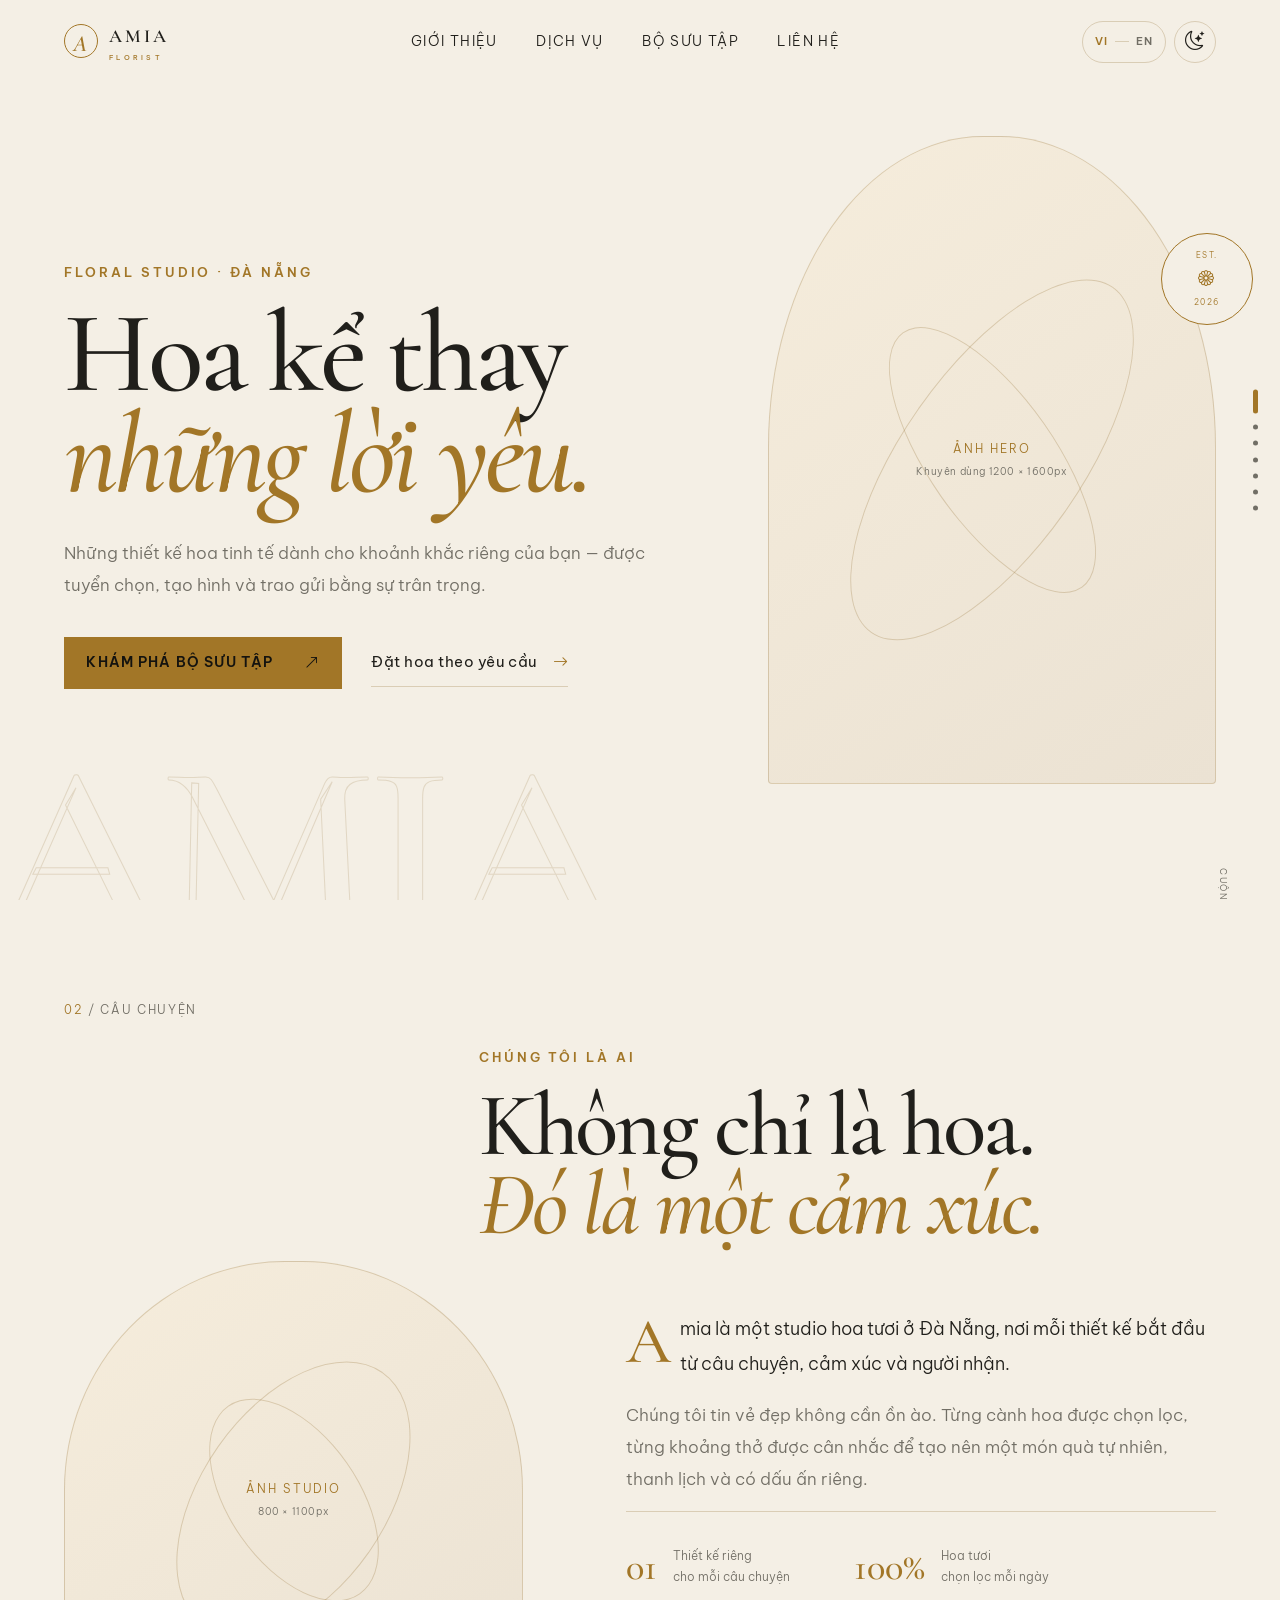
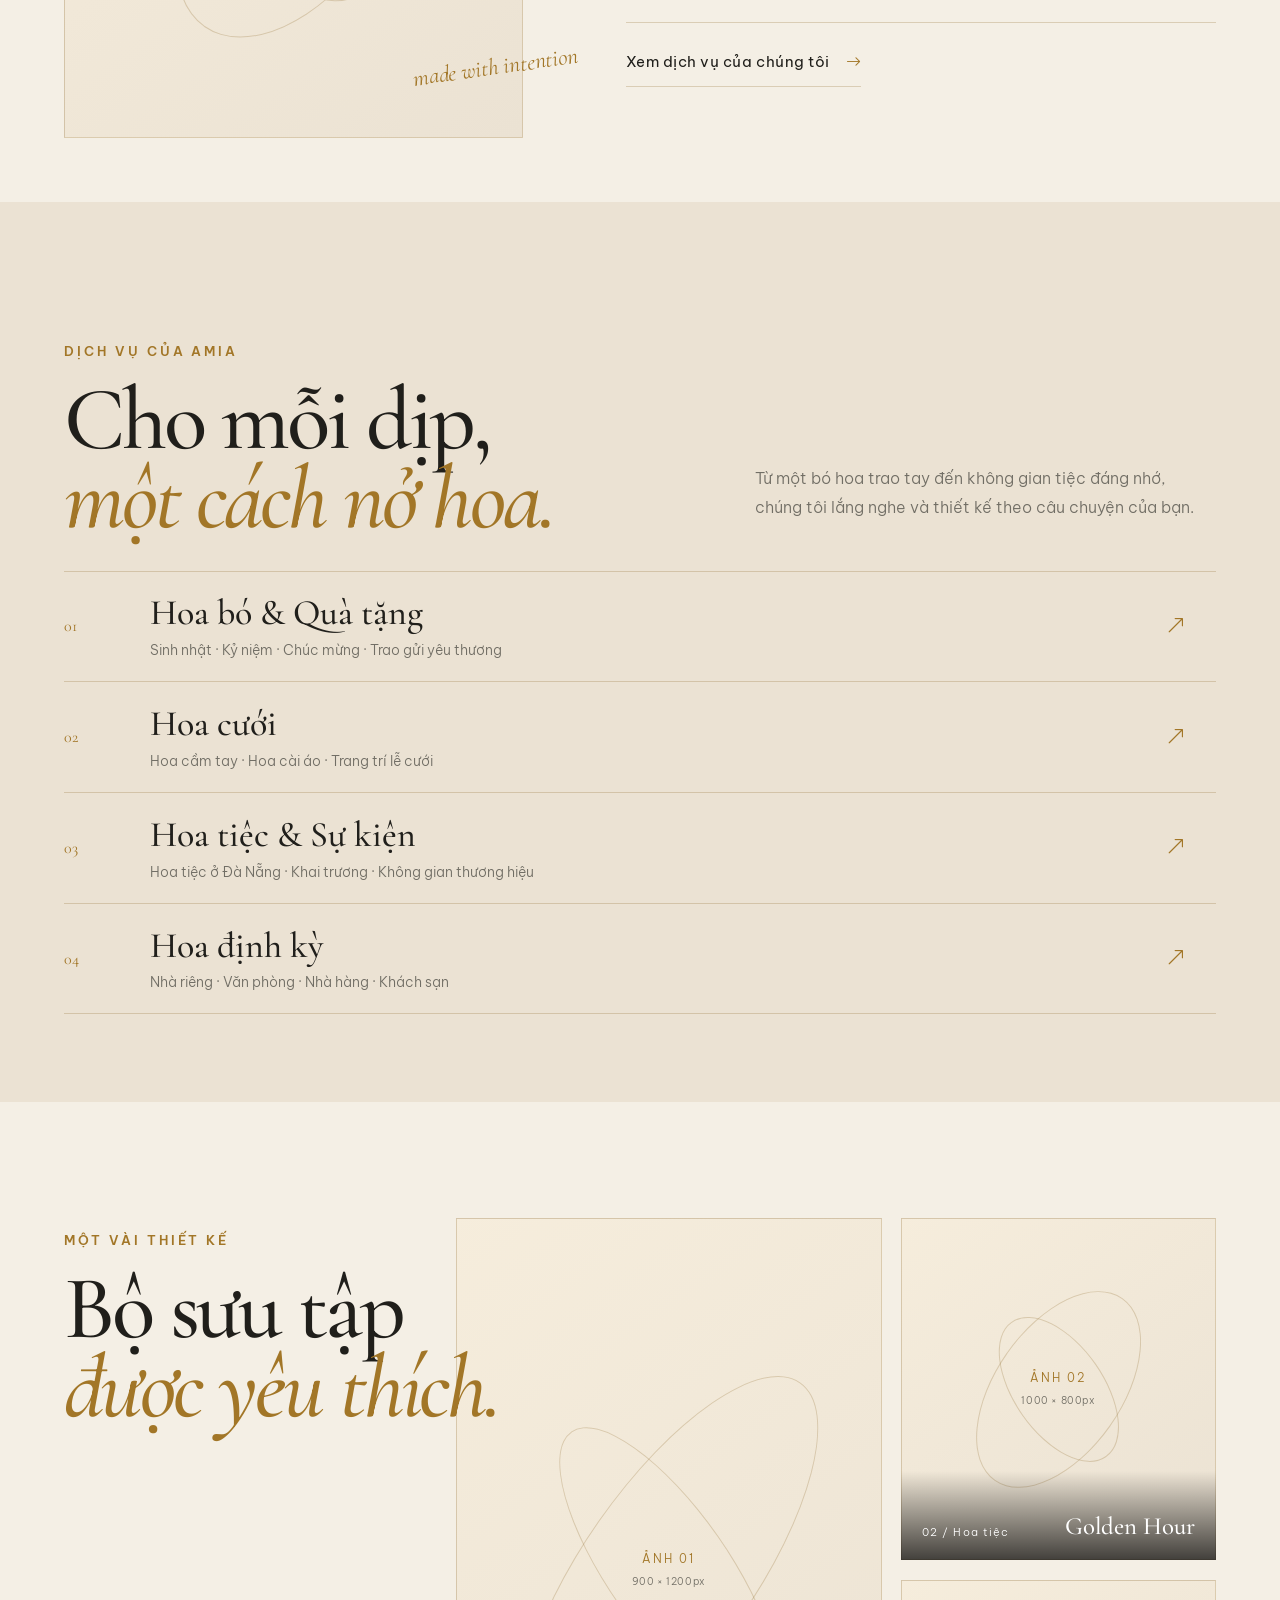
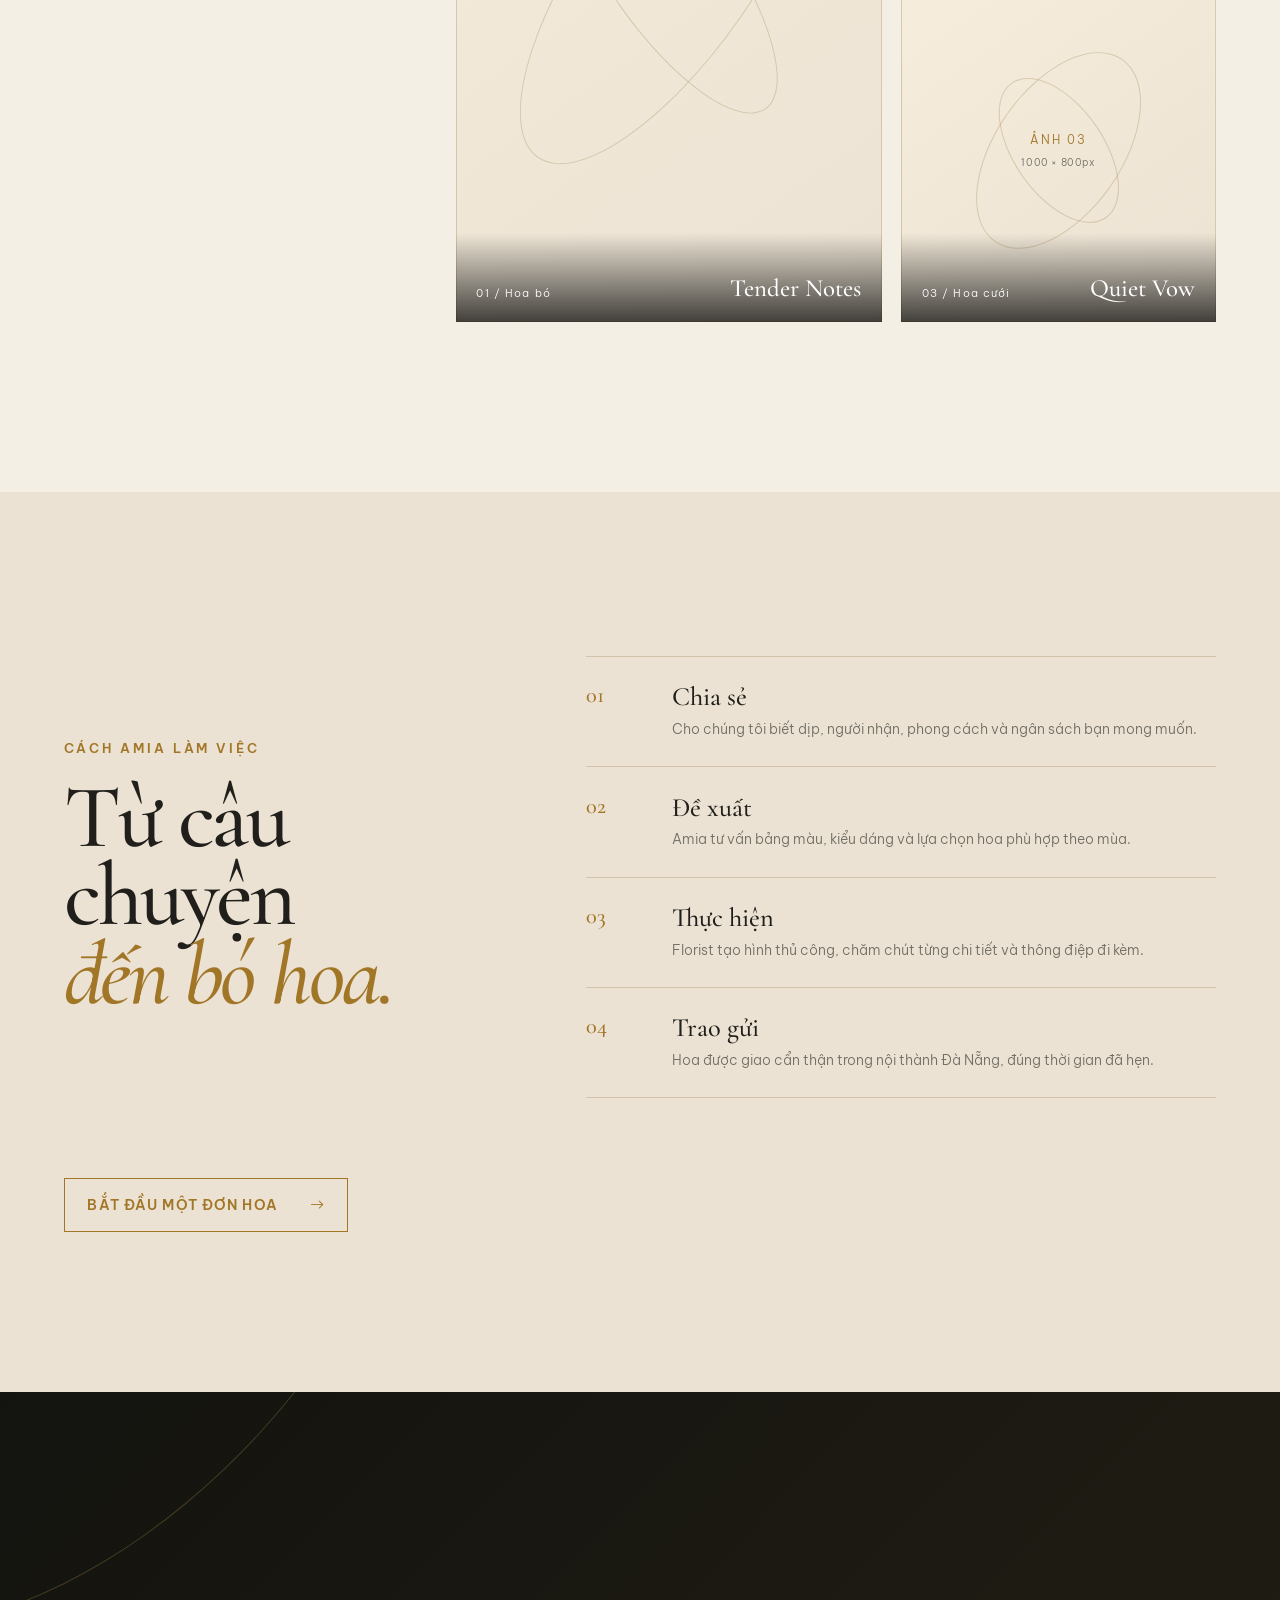
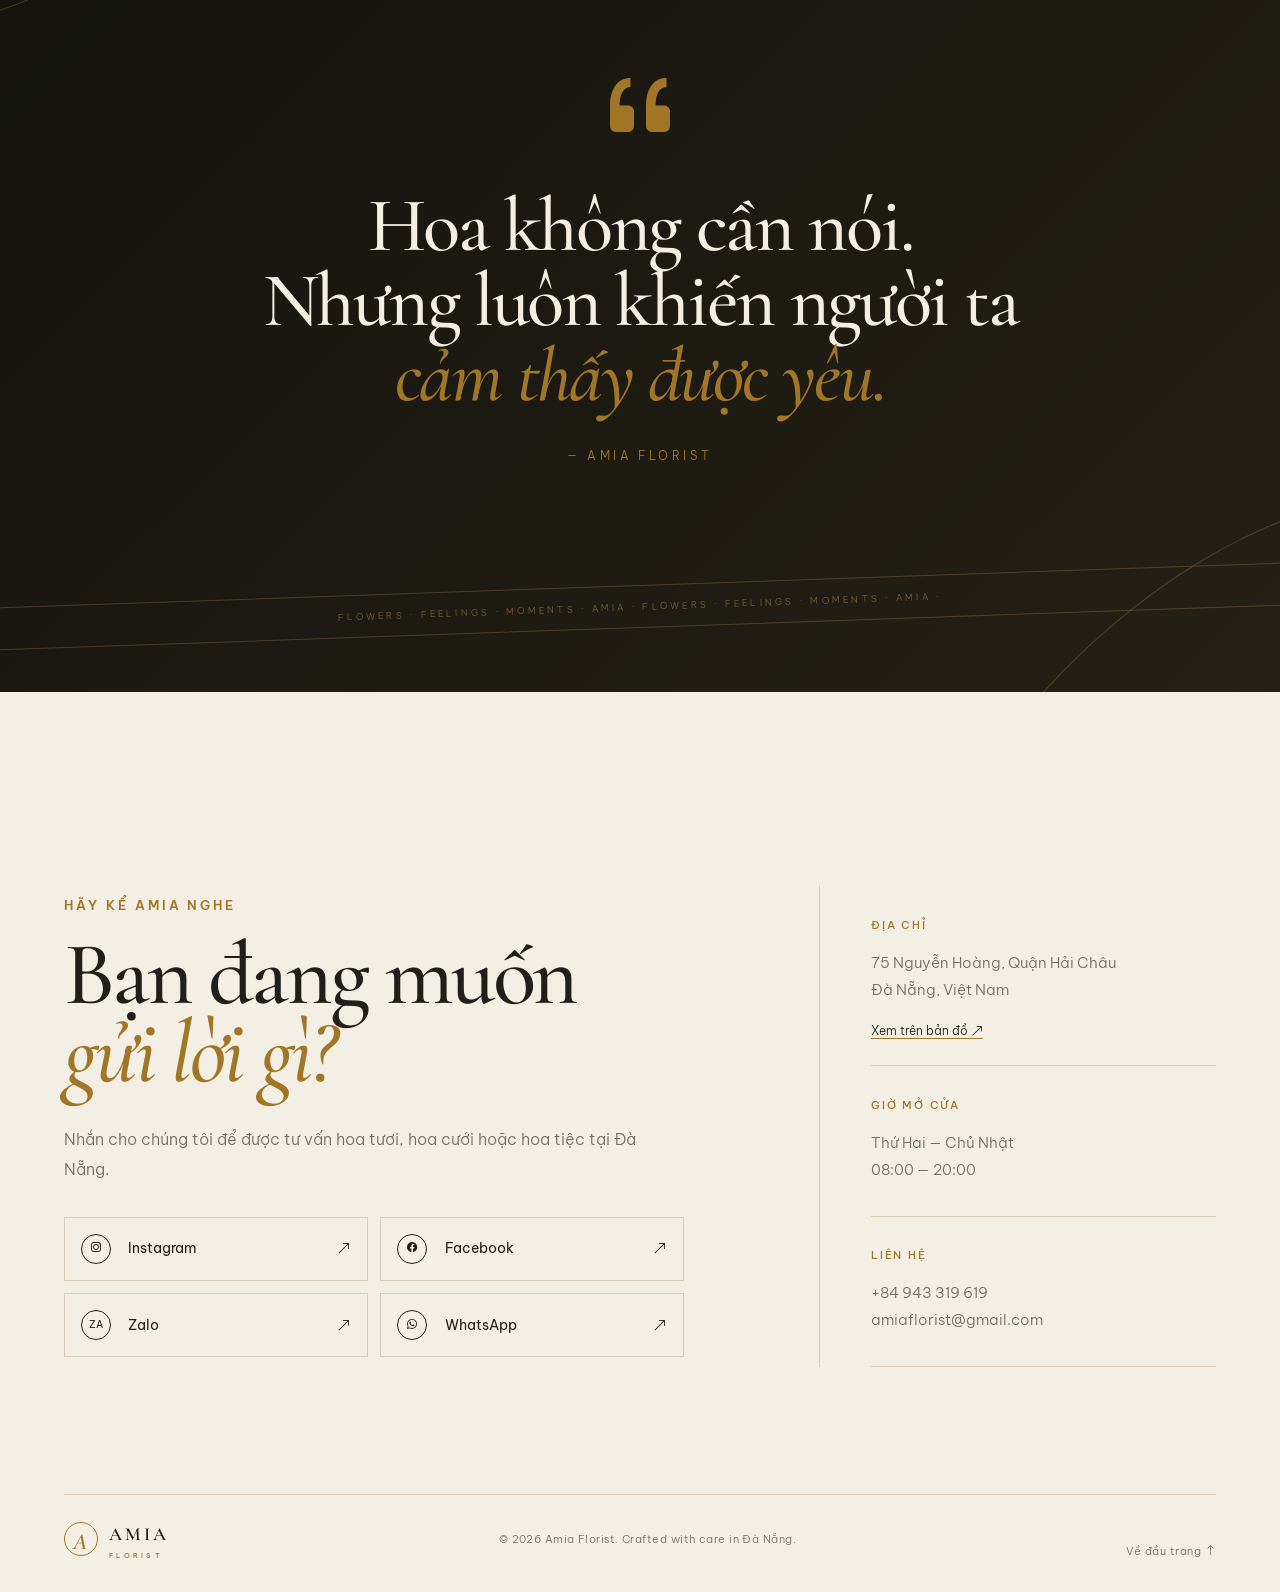
==== commit 69dc93a7: "Update florist contact details and icons" ====
--- a/index.html
+++ b/index.html
@@ -31,6 +31,7 @@
       rel="stylesheet"
     />
     <link rel="stylesheet" href="style.css" />
+    <link rel="stylesheet" href="https://cdn.jsdelivr.net/npm/bootstrap-icons@1.11.3/font/bootstrap-icons.min.css" />
     <script type="application/ld+json">
       {
         "@context": "https://schema.org",
@@ -38,19 +39,20 @@
         "name": "Amia Florist",
         "description": "Shop hoa tươi Đà Nẵng, thiết kế hoa bó, hoa cưới và hoa tiệc theo yêu cầu.",
         "url": "https://your-domain.vn/",
-        "telephone": "+84-000-000-000",
+        "telephone": "+84-943-319-619",
+        "email": "amiaflorist@gmail.com",
         "image": "https://your-domain.vn/assets/og-cover.jpg",
         "priceRange": "$$",
         "address": {
           "@type": "PostalAddress",
-          "streetAddress": "Địa chỉ cửa hàng",
+          "streetAddress": "75 Nguyễn Hoàng, Quận Hải Châu",
           "addressLocality": "Đà Nẵng",
           "addressCountry": "VN"
         },
         "areaServed": "Đà Nẵng",
         "sameAs": [
-          "https://www.instagram.com/your-account",
-          "https://www.facebook.com/your-page"
+          "https://www.instagram.com/amia.florist",
+          "https://www.facebook.com/share/18uGAQRao6/"
         ]
       }
     </script>
@@ -85,8 +87,8 @@
           aria-label="Chuyển sang giao diện sáng"
           title="Đổi giao diện"
         >
-          <span class="sun" aria-hidden="true">☼</span
-          ><span class="moon" aria-hidden="true">☾</span>
+          <i class="bi bi-sun sun" aria-hidden="true"></i
+          ><i class="bi bi-moon-stars moon" aria-hidden="true"></i>
         </button>
         <button
           class="menu-toggle"
@@ -128,10 +130,10 @@
           </p>
           <div class="hero-actions">
             <a class="button button-primary" href="collection.html"
-              >Khám phá bộ sưu tập <span>↗</span></a
+              >Khám phá bộ sưu tập <span><i class="bi bi-arrow-up-right"></i></span></a
             >
             <a class="text-link" href="#contact"
-              >Đặt hoa theo yêu cầu <span>→</span></a
+              >Đặt hoa theo yêu cầu <span><i class="bi bi-arrow-right"></i></span></a
             >
           </div>
         </div>
@@ -144,7 +146,7 @@
             <span>ẢNH HERO<br /><small>Khuyên dùng 1200 × 1600px</small></span>
           </div>
           <div class="orbit-text" aria-hidden="true">
-            <span>EST.</span><b>✦</b><span>2026</span>
+          <span>EST.</span><b><i class="bi bi-flower1"></i></b><span>2026</span>
           </div>
         </div>
         <div class="scroll-cue" aria-hidden="true">
@@ -187,7 +189,7 @@
               </div>
             </div>
             <a class="text-link" href="#services"
-              >Xem dịch vụ của chúng tôi <span>→</span></a
+              >Xem dịch vụ của chúng tôi <span><i class="bi bi-arrow-right"></i></span></a
             >
           </div>
         </div>
@@ -211,7 +213,7 @@
               <h3>Hoa bó & Quà tặng</h3>
               <p>Sinh nhật · Kỷ niệm · Chúc mừng · Trao gửi yêu thương</p>
             </div>
-            <span class="service-arrow">↗</span>
+            <span class="service-arrow"><i class="bi bi-arrow-up-right"></i></span>
           </a>
           <a class="service-item reveal" href="collection.html#wedding">
             <span class="service-number">02</span>
@@ -219,7 +221,7 @@
               <h3>Hoa cưới</h3>
               <p>Hoa cầm tay · Hoa cài áo · Trang trí lễ cưới</p>
             </div>
-            <span class="service-arrow">↗</span>
+            <span class="service-arrow"><i class="bi bi-arrow-up-right"></i></span>
           </a>
           <a class="service-item reveal" href="collection.html#events">
             <span class="service-number">03</span>
@@ -227,7 +229,7 @@
               <h3>Hoa tiệc & Sự kiện</h3>
               <p>Hoa tiệc ở Đà Nẵng · Khai trương · Không gian thương hiệu</p>
             </div>
-            <span class="service-arrow">↗</span>
+            <span class="service-arrow"><i class="bi bi-arrow-up-right"></i></span>
           </a>
           <a class="service-item reveal" href="collection.html#subscription">
             <span class="service-number">04</span>
@@ -235,7 +237,7 @@
               <h3>Hoa định kỳ</h3>
               <p>Nhà riêng · Văn phòng · Nhà hàng · Khách sạn</p>
             </div>
-            <span class="service-arrow">↗</span>
+            <span class="service-arrow"><i class="bi bi-arrow-up-right"></i></span>
           </a>
         </div>
       </section>
@@ -336,7 +338,7 @@
           </li>
         </ol>
         <a class="button button-outline reveal" href="#contact"
-          >Bắt đầu một đơn hoa <span>→</span></a
+          >Bắt đầu một đơn hoa <span><i class="bi bi-arrow-right"></i></span></a
         >
       </section>
 
@@ -344,7 +346,7 @@
         <div class="petal petal-one" aria-hidden="true"></div>
         <div class="petal petal-two" aria-hidden="true"></div>
         <div class="manifesto-inner reveal">
-          <span class="quote-mark">“</span>
+          <span class="quote-mark"><i class="bi bi-quote"></i></span>
           <blockquote>
             Hoa không cần nói.<br />Nhưng luôn khiến người ta<br /><em
               >cảm thấy được yêu.</em
@@ -371,32 +373,32 @@
           <div class="social-links" aria-label="Kênh liên hệ">
             <!-- Thay các đường dẫn tài khoản thật tại đây -->
             <a
-              href="https://www.instagram.com/your-account"
+              href="https://www.instagram.com/amia.florist?cplk=amdqajY4cTRlZng3"
               target="_blank"
               rel="noopener"
               aria-label="Instagram Amia Florist"
-              ><span>IG</span>Instagram<i>↗</i></a
+              ><span><i class="bi bi-instagram"></i></span>Instagram<i class="bi bi-arrow-up-right"></i></a
             >
             <a
-              href="https://www.facebook.com/your-page"
+              href="https://www.facebook.com/share/18uGAQRao6/?mibextid=wwXIfr"
               target="_blank"
               rel="noopener"
               aria-label="Facebook Amia Florist"
-              ><span>FB</span>Facebook<i>↗</i></a
+              ><span><i class="bi bi-facebook"></i></span>Facebook<i class="bi bi-arrow-up-right"></i></a
             >
             <a
-              href="https://zalo.me/84000000000"
+              href="https://zalo.me/84943319619"
               target="_blank"
               rel="noopener"
               aria-label="Zalo Amia Florist"
-              ><span>ZA</span>Zalo<i>↗</i></a
+              ><span>ZA</span>Zalo<i class="bi bi-arrow-up-right"></i></a
             >
             <a
-              href="https://wa.me/84000000000"
+              href="https://wa.me/84943319619"
               target="_blank"
               rel="noopener"
               aria-label="WhatsApp Amia Florist"
-              ><span>WA</span>WhatsApp<i>↗</i></a
+              ><span><i class="bi bi-whatsapp"></i></span>WhatsApp<i class="bi bi-arrow-up-right"></i></a
             >
           </div>
         </div>
@@ -408,7 +410,7 @@
               href="https://maps.app.goo.gl/hYWc3en39EAPgwBWA"
               target="_blank"
               rel="noopener"
-              >Xem trên bản đồ ↗</a
+              >Xem trên bản đồ <i class="bi bi-arrow-up-right"></i></a
             >
           </div>
           <div>
@@ -418,9 +420,9 @@
           <div>
             <span>LIÊN HỆ</span>
             <p>
-              <a href="tel:+84000000000">+84 000 000 000</a><br /><a
-                href="mailto:hello@amiaflorist.vn"
-                >hello@amiaflorist.vn</a
+              <a href="tel:+84943319619">+84 943 319 619</a><br /><a
+                href="mailto:amiaflorist@gmail.com"
+                >amiaflorist@gmail.com</a
               >
             </p>
           </div>
@@ -434,7 +436,7 @@
             © <span id="year"></span> Amia Florist. Crafted with care in Đà
             Nẵng.
           </p>
-          <a href="#home">Về đầu trang ↑</a>
+          <a href="#home">Về đầu trang <i class="bi bi-arrow-up"></i></a>
         </footer>
       </section>
     </main>
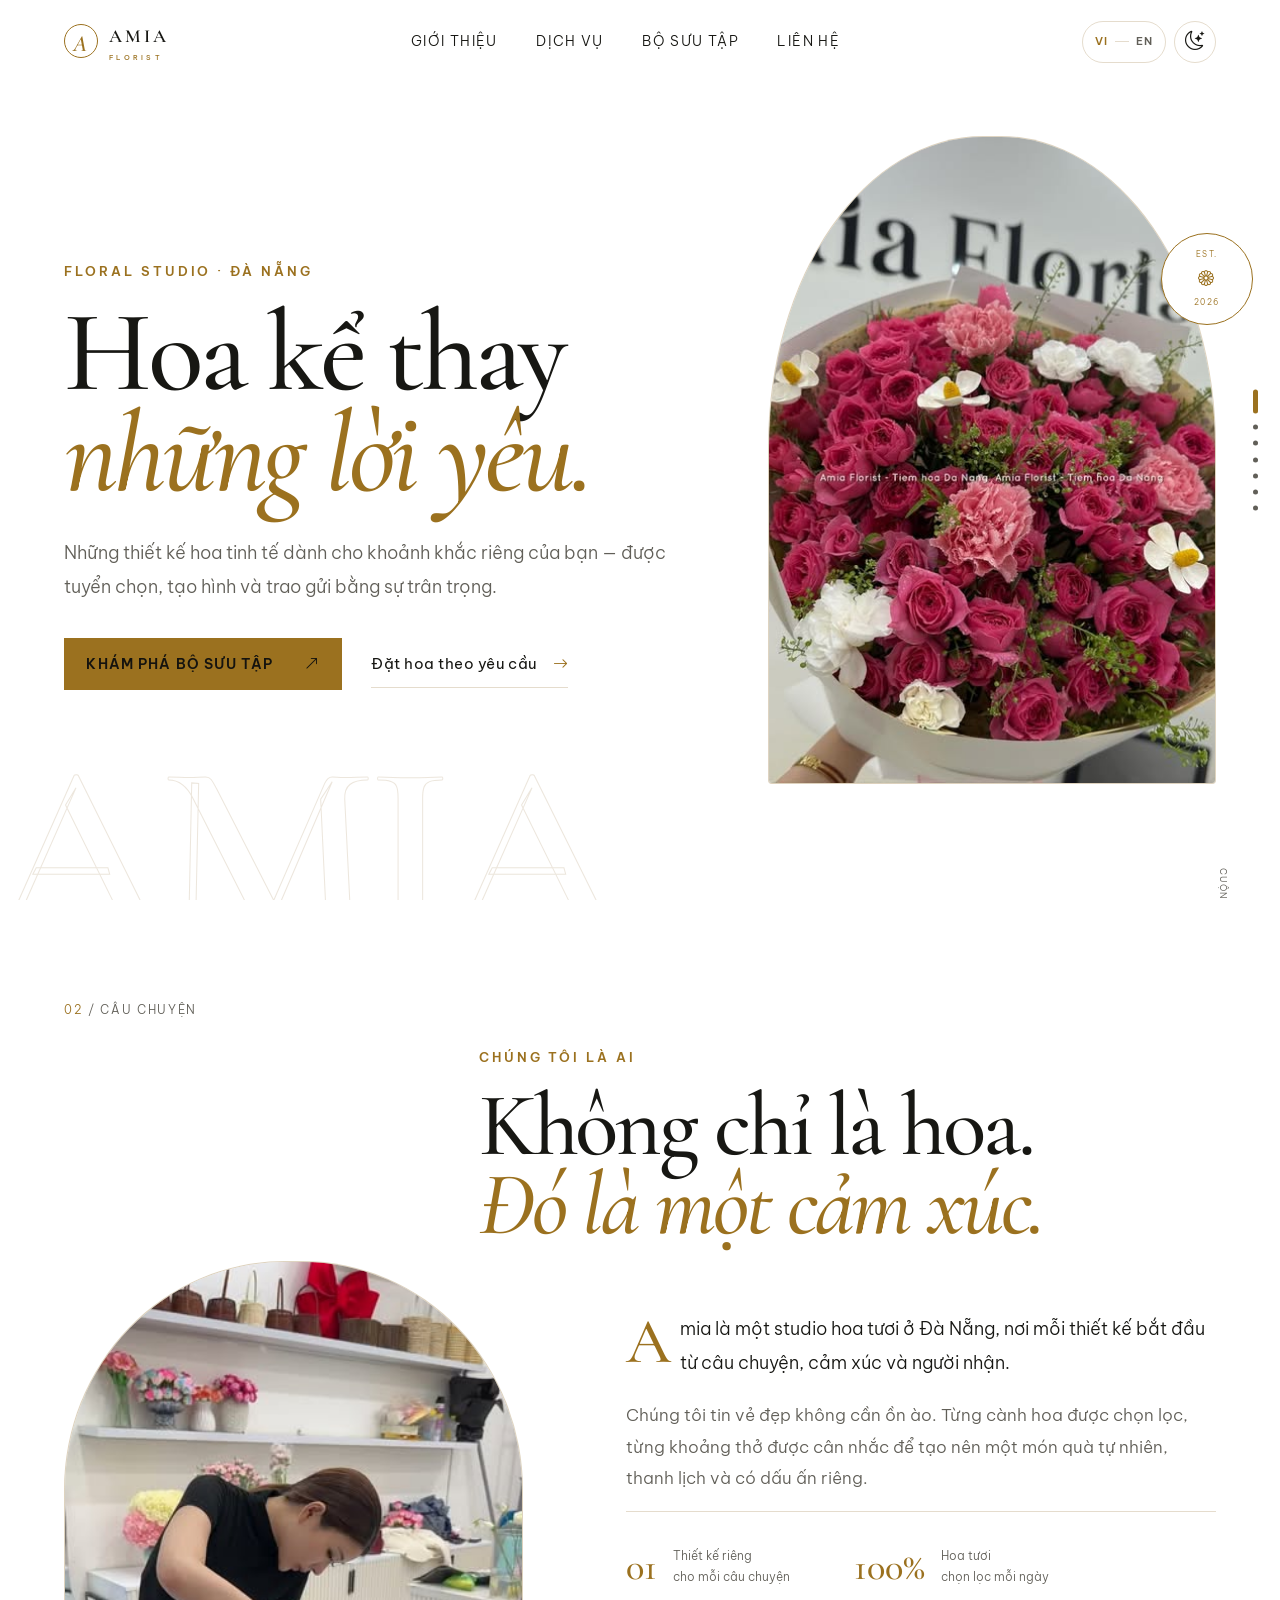
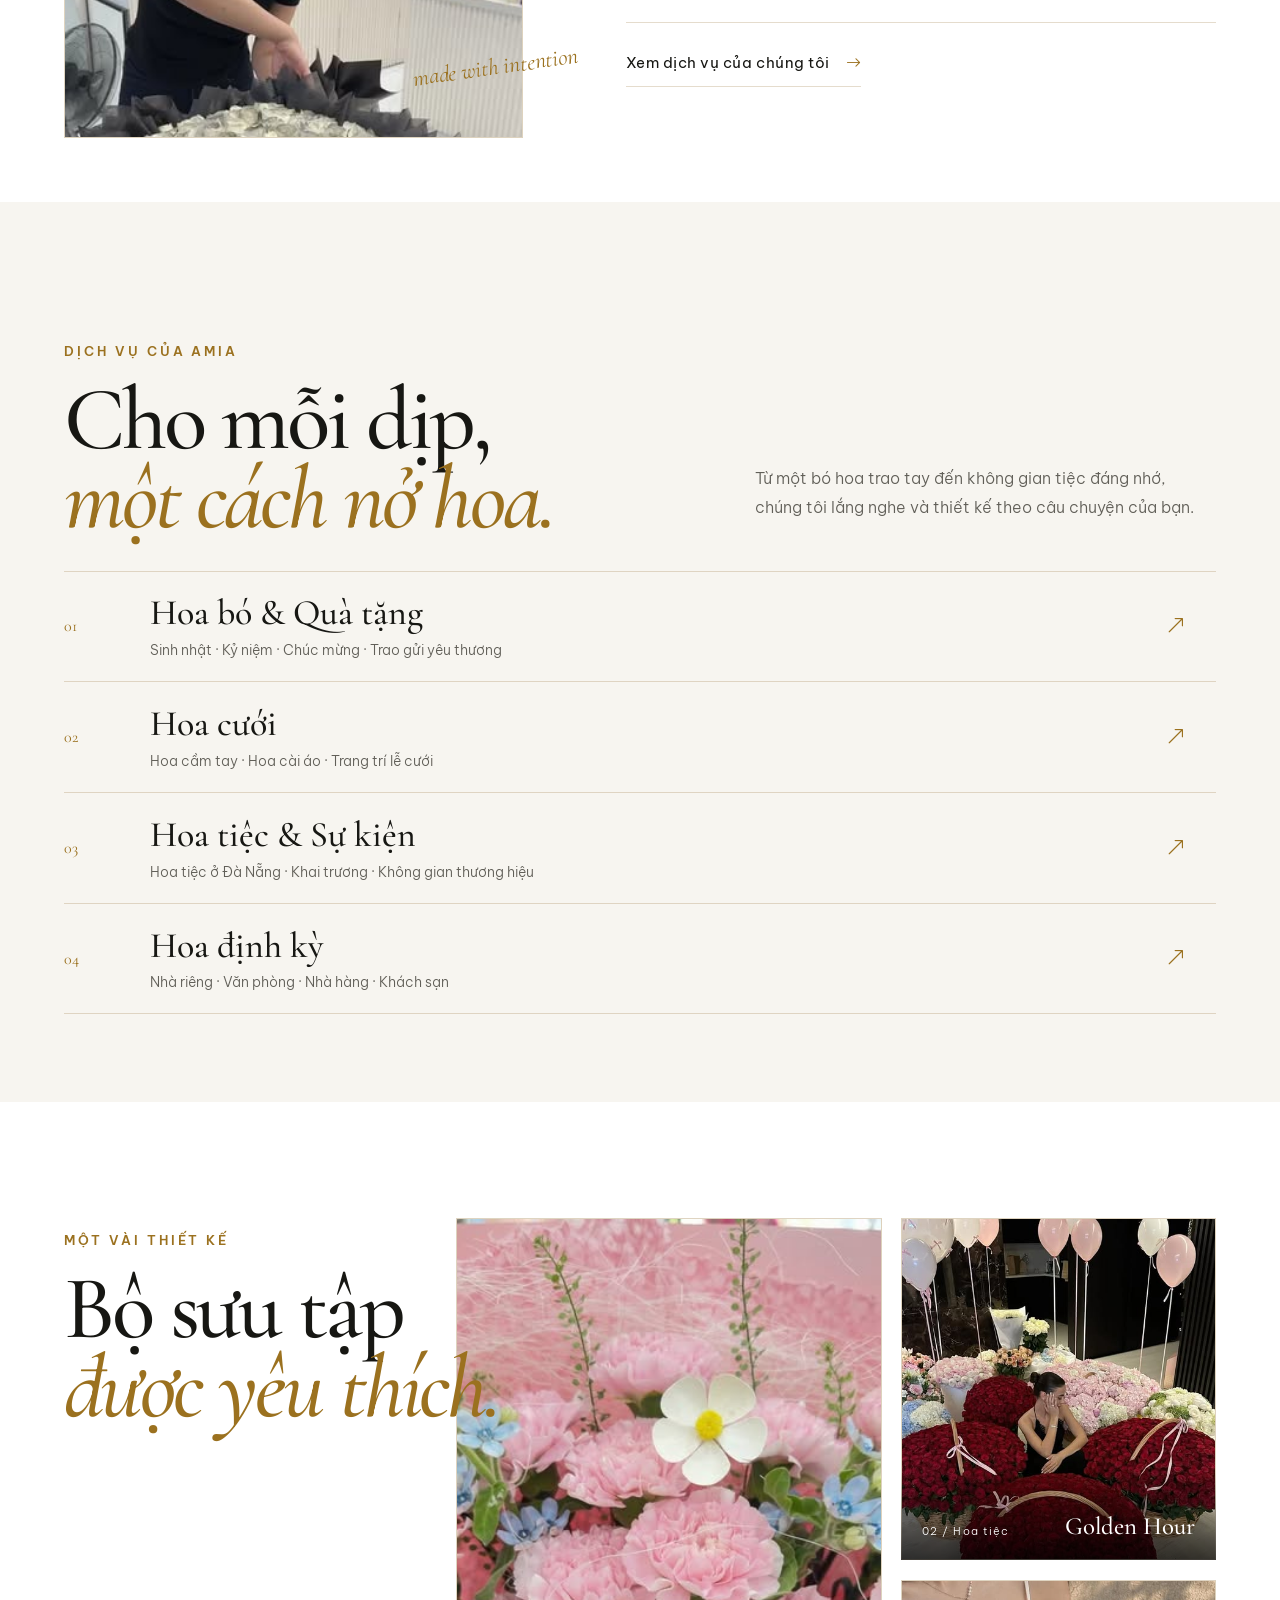
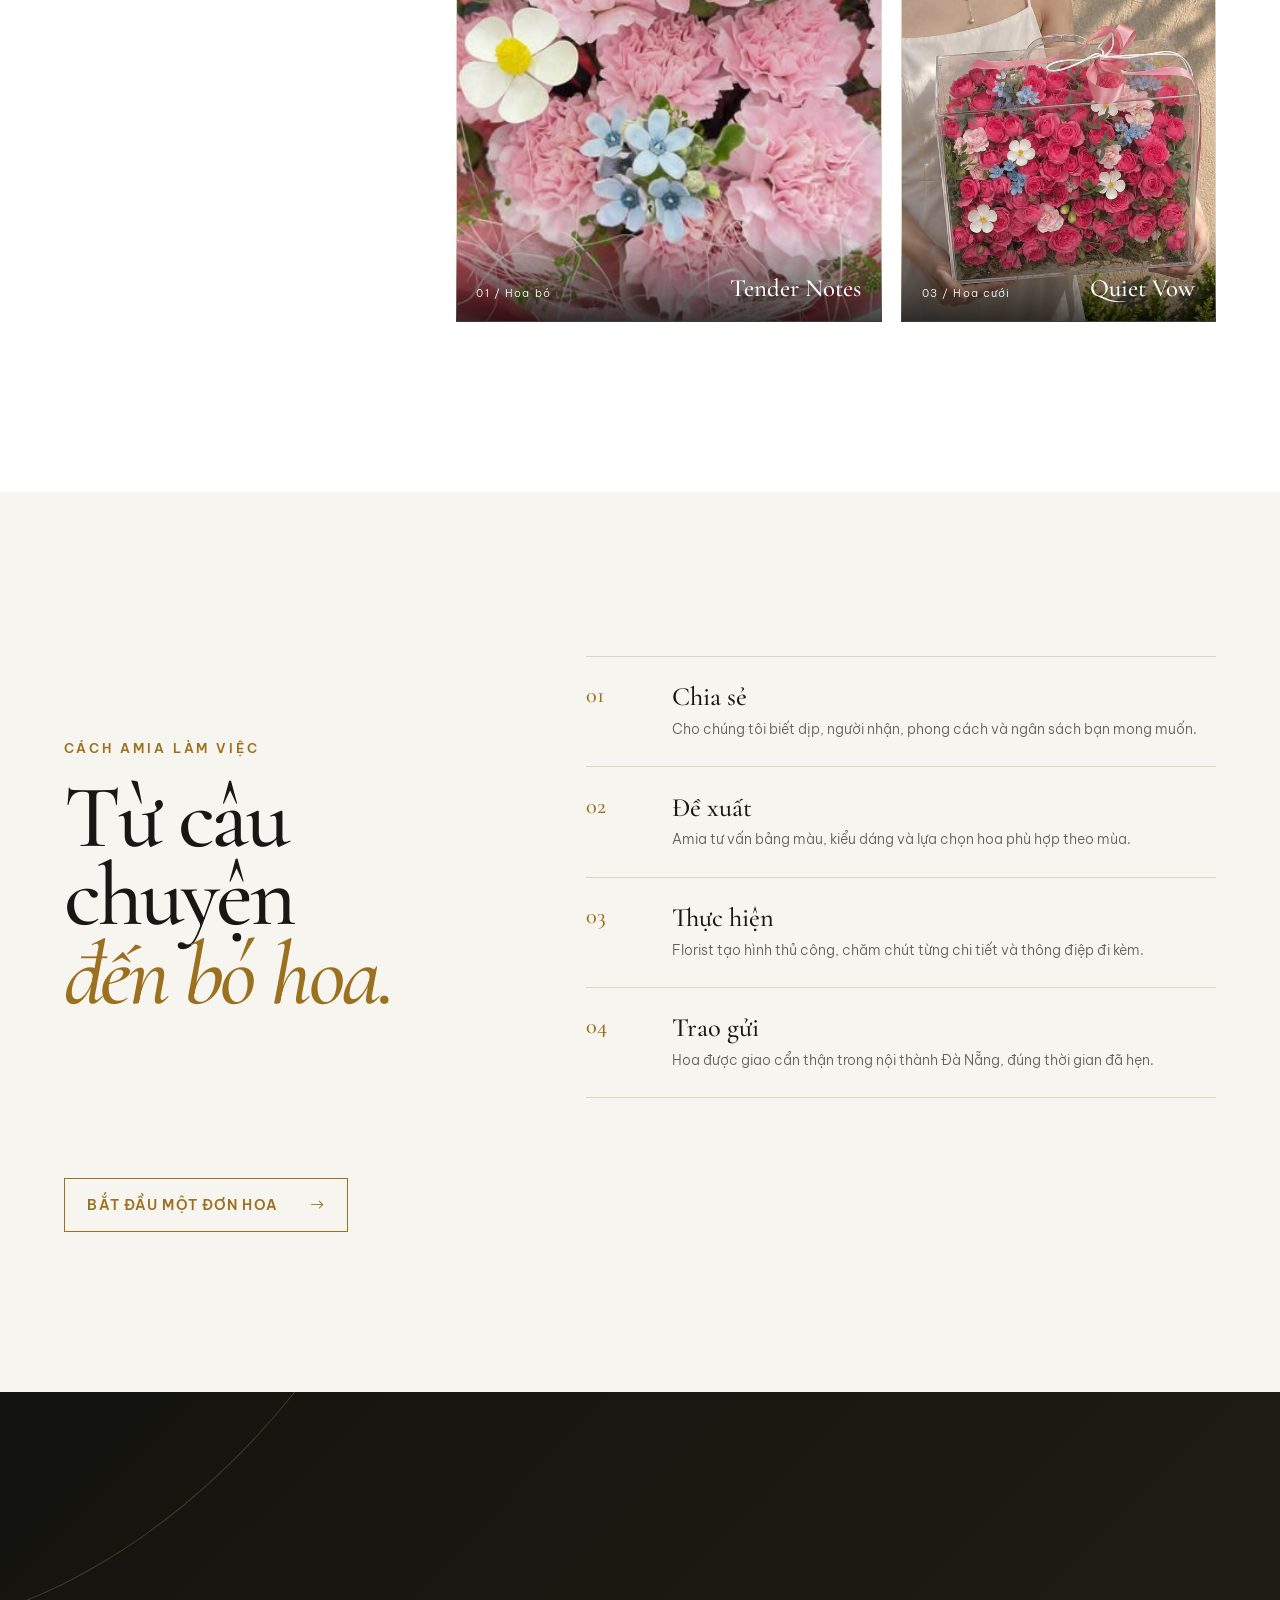
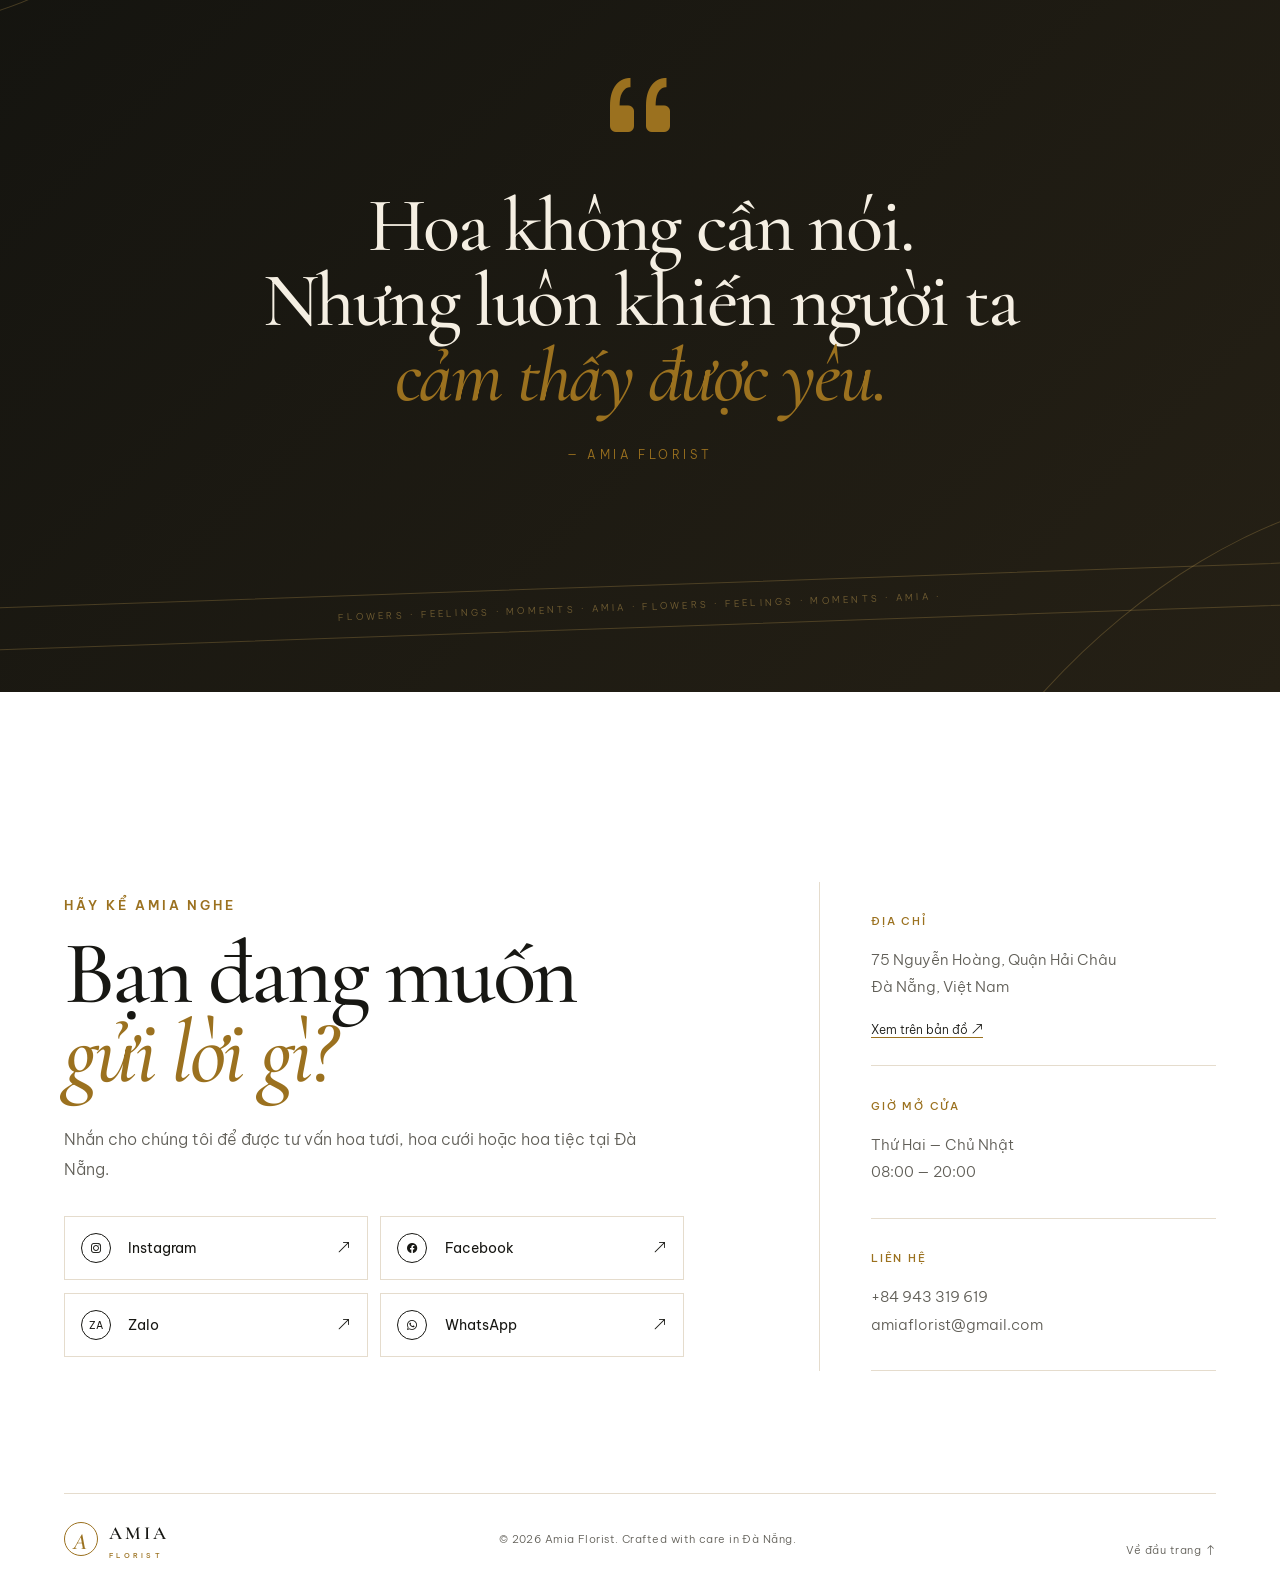
==== commit 33005455: "Elevate collection design with Instagram imagery" ====
--- a/index.html
+++ b/index.html
@@ -142,8 +142,8 @@
           aria-label="Vị trí ảnh hoa chủ đạo"
         >
           <!-- Thay background-image trong CSS hoặc thêm <img src="assets/hero.jpg" alt="..."> tại đây -->
-          <div class="image-placeholder hero-image">
-            <span>ẢNH HERO<br /><small>Khuyên dùng 1200 × 1600px</small></span>
+          <div class="image-placeholder hero-image has-photo">
+            <img src="assets/instagram/bouquet-02.jpg" alt="Bó hoa hồng đỏ hồng thiết kế bởi Amia Florist Đà Nẵng" loading="eager" />
           </div>
           <div class="orbit-text" aria-hidden="true">
           <span>EST.</span><b><i class="bi bi-flower1"></i></b><span>2026</span>
@@ -163,8 +163,8 @@
         </div>
         <div class="about-grid">
           <div class="about-art reveal">
-            <div class="image-placeholder portrait">
-              <span>ẢNH STUDIO<br /><small>800 × 1100px</small></span>
+            <div class="image-placeholder portrait has-photo">
+              <img src="assets/instagram/space-01.jpg" alt="Florist Amia đang hoàn thiện bó hoa tại studio Đà Nẵng" loading="lazy" />
             </div>
             <span class="hand-note">made with intention</span>
           </div>
@@ -254,8 +254,8 @@
             role="link"
             tabindex="0"
           >
-            <div class="image-placeholder">
-              <span>ẢNH 01<br /><small>900 × 1200px</small></span>
+            <div class="image-placeholder has-photo">
+              <img src="assets/instagram/bouquet-03.jpg" alt="Bó hoa cẩm chướng hồng phong cách dịu dàng" loading="lazy" />
             </div>
             <figcaption>
               <span>01 / Hoa bó</span><strong>Tender Notes</strong>
@@ -267,8 +267,8 @@
             role="link"
             tabindex="0"
           >
-            <div class="image-placeholder">
-              <span>ẢNH 02<br /><small>1000 × 800px</small></span>
+            <div class="image-placeholder has-photo">
+              <img src="assets/instagram/detail-01.jpg" alt="Trang trí hoa hồng quy mô lớn cho dịp đặc biệt" loading="lazy" />
             </div>
             <figcaption>
               <span>02 / Hoa tiệc</span><strong>Golden Hour</strong>
@@ -280,8 +280,8 @@
             role="link"
             tabindex="0"
           >
-            <div class="image-placeholder">
-              <span>ẢNH 03<br /><small>1000 × 800px</small></span>
+            <div class="image-placeholder has-photo">
+              <img src="assets/instagram/event-02.jpg" alt="Hộp hoa acrylic hồng và xanh thiết kế bởi Amia Florist" loading="lazy" />
             </div>
             <figcaption>
               <span>03 / Hoa cưới</span><strong>Quiet Vow</strong>
--- a/style.css
+++ b/style.css
@@ -4,7 +4,7 @@
   --serif: "Cormorant Garamond", Georgia, serif; --sans: "Be Vietnam Pro", Arial, sans-serif;
   --header: 84px; --pad: clamp(1.25rem, 5vw, 6rem); --ease: cubic-bezier(.2,.7,.2,1);
 }
-html[data-theme="light"] { --bg:#f4efe5; --bg-soft:#ebe2d3; --surface:#fffaf0; --text:#201f1b; --muted:#716e65; --gold:#a27627; --gold-bright:#8d641c; --line:rgba(135,96,30,.24); }
+html[data-theme="light"] { --bg:#ffffff; --bg-soft:#f7f5f0; --surface:#ffffff; --text:#171713; --muted:#615f58; --gold:#9b711f; --gold-bright:#7f5914; --line:rgba(135,96,30,.22); }
 * { box-sizing: border-box; -webkit-user-select: none; user-select: none; }
 input, textarea, select, [contenteditable="true"] { -webkit-user-select: text; user-select: text; }
 html { scroll-behavior: smooth; scroll-snap-type: y mandatory; background: var(--bg); }
@@ -61,6 +61,9 @@
 .image-placeholder::after { transform:rotate(-35deg); width:28%; height:48%; }
 .image-placeholder span { position:relative; z-index:1; text-align:center; letter-spacing:.22em; font-size:.66rem; line-height:1.8; }
 .image-placeholder small { color:var(--muted); letter-spacing:.06em; }
+.image-placeholder.has-photo::before,.image-placeholder.has-photo::after { display:none; }
+.image-placeholder img { width:100%; height:100%; object-fit:cover; display:block; transition:transform .9s var(--ease), filter .5s; }
+.image-placeholder.has-photo:hover img { transform:scale(1.035); }
 .hero-image { border-radius:48% 48% 4px 4px; }
 .orbit-text { position:absolute; right:-2.3rem; top:15%; width:92px; height:92px; border:1px solid var(--gold); background:var(--bg); border-radius:50%; display:flex; flex-direction:column; align-items:center; justify-content:center; color:var(--gold); font-size:.52rem; letter-spacing:.16em; animation:float 4s ease-in-out infinite; }
 .orbit-text b { font-size:1rem; margin:.2rem; }
@@ -101,13 +104,13 @@
 @media (prefers-reduced-motion:reduce){html{scroll-behavior:auto}*,*::before,*::after{animation-duration:.01ms!important;animation-iteration-count:1!important;transition-duration:.01ms!important}.reveal{opacity:1;transform:none}}
 
 /* Readability scale */
-body { font-size:18px; line-height:1.65; }
+body { font-size:19px; line-height:1.68; }
 .desktop-nav { font-size:.86rem; letter-spacing:.1em; }
 .language-toggle { font-size:.68rem; letter-spacing:.08em; }
 .eyebrow { font-size:.84rem; font-weight:600; letter-spacing:.22em; line-height:1.5; }
 .button { padding:1.05rem 1.4rem; font-size:.88rem; font-weight:600; letter-spacing:.08em; line-height:1.3; }
 .text-link { font-size:.94rem; font-weight:400; letter-spacing:.035em; }
-.hero .lead { max-width:650px; font-size:clamp(1.08rem,1.35vw,1.25rem); }
+.hero .lead { max-width:680px; font-size:clamp(1.12rem,1.4vw,1.3rem); }
 .image-placeholder span { font-size:.76rem; letter-spacing:.16em; }
 .section-index { font-size:.74rem; letter-spacing:.14em; }
 .about-copy p { max-width:660px; font-size:1.04rem; }
@@ -132,7 +135,7 @@
 footer { font-size:.7rem; letter-spacing:.04em; }
 
 @media (max-width:600px) {
-  body { font-size:17px; }
+  body { font-size:18px; }
   .eyebrow { font-size:.76rem; }
   .hero .lead { font-size:1.04rem; line-height:1.75; }
   .service-item p, .process-steps p { font-size:.86rem; }
